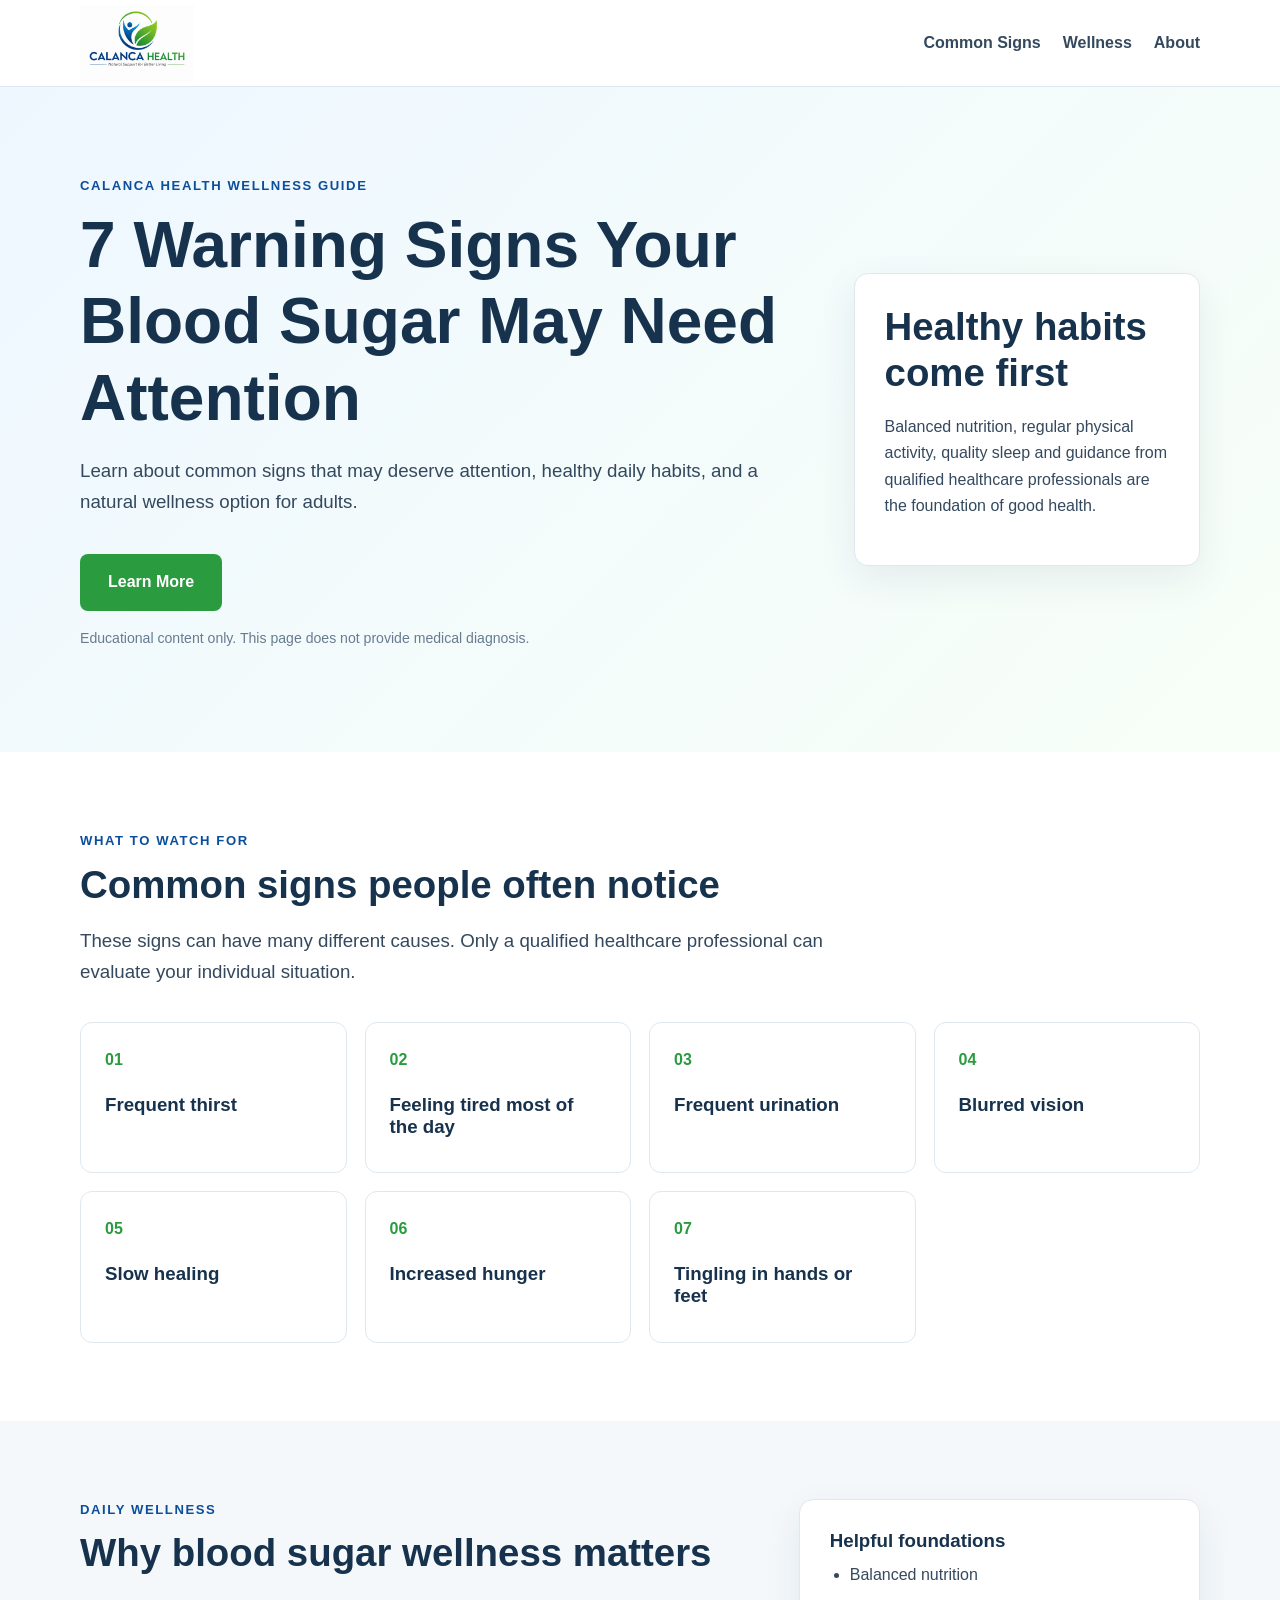
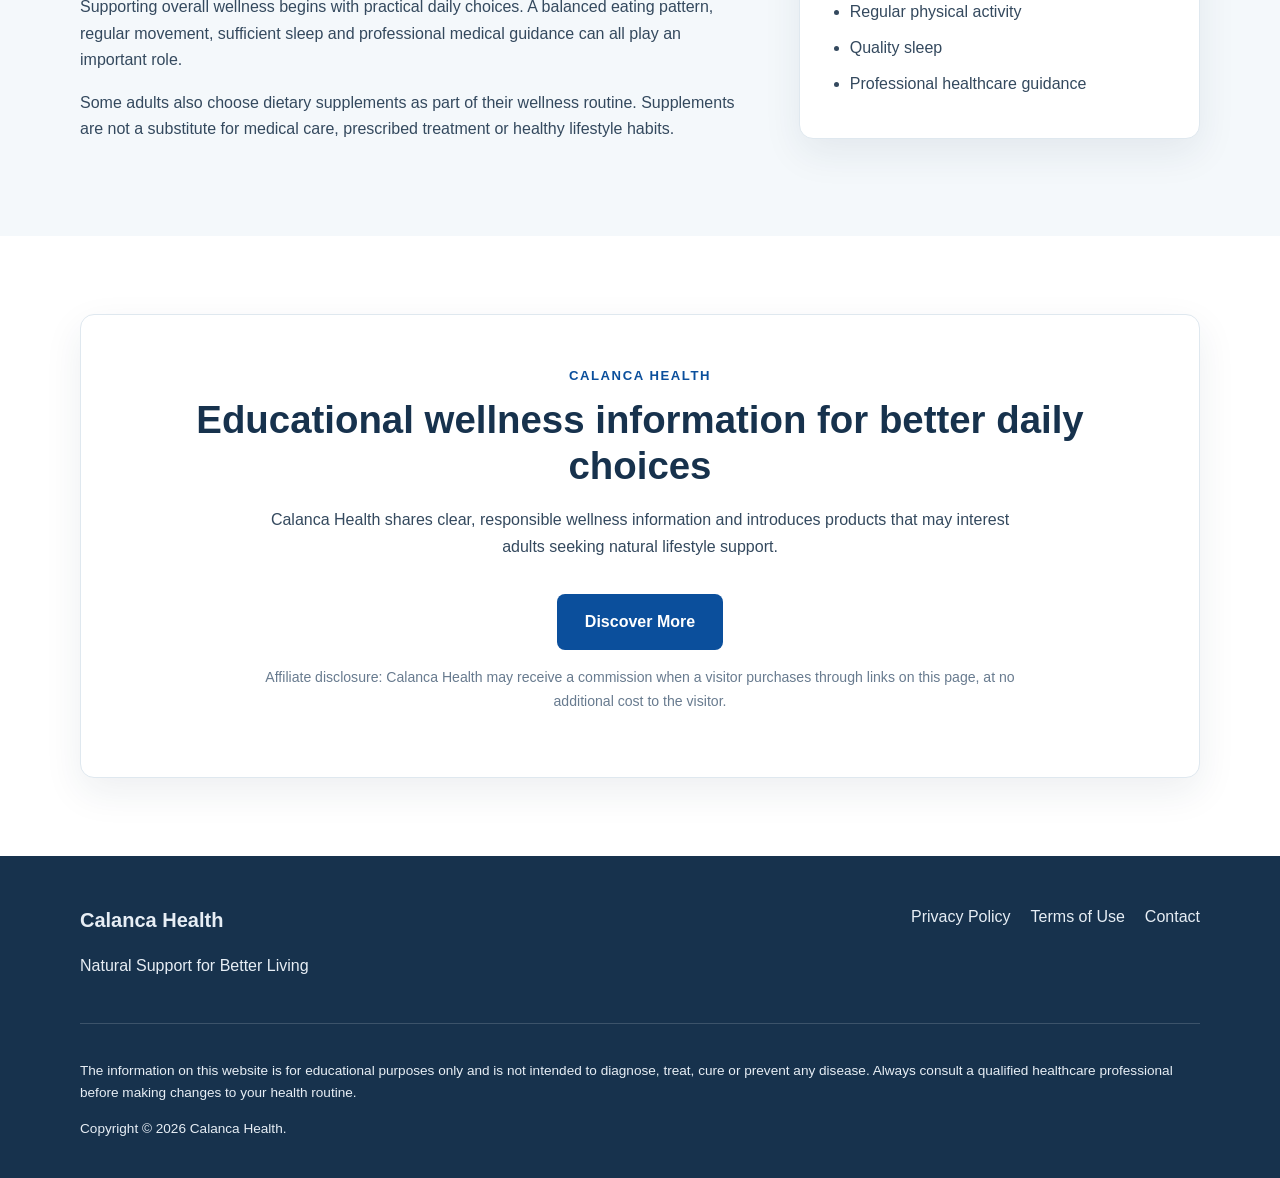
==== index.html @ 70eaef51 "Update index.html" ====
<!DOCTYPE html>
<html lang="en">
<head>
  <meta charset="UTF-8">
  <meta name="viewport" content="width=device-width, initial-scale=1.0">
  <title>Blood Sugar Wellness | Calanca Health</title>
  <meta name="description" content="Educational information about common signs related to blood sugar wellness and healthy lifestyle support.">
  <link rel="stylesheet" href="style.css">
</head>
<body>
  <header class="site-header">
    <div class="container header-inner">
      <a href="index.html" class="brand" aria-label="Calanca Health home">
        <img src="logo-calanca-health.png" alt="Calanca Health">
      </a>
      <nav aria-label="Main navigation">
        <a href="#signs">Common Signs</a>
        <a href="#wellness">Wellness</a>
        <a href="#about">About</a>
      </nav>
    </div>
  </header>

  <main>
    <section class="hero">
      <div class="container hero-grid">
        <div>
          <p class="eyebrow">CALANCA HEALTH WELLNESS GUIDE</p>
          <h1>7 Warning Signs Your Blood Sugar May Need Attention</h1>
          <p class="lead">
            Learn about common signs that may deserve attention, healthy daily habits,
            and a natural wellness option for adults.
          </p>
          <a class="button primary affiliate-link" href="https:://0250e4pdlgjyte3ardykrvqqaf.hop.clickbank.net" rel="nofollow sponsored">
            Learn More
          </a>
          <p class="small-note">Educational content only. This page does not provide medical diagnosis.</p>
        </div>

        <aside class="hero-card" aria-label="Wellness reminder">
          <h2>Healthy habits come first</h2>
          <p>
            Balanced nutrition, regular physical activity, quality sleep and guidance
            from qualified healthcare professionals are the foundation of good health.
          </p>
        </aside>
      </div>
    </section>

    <section id="signs" class="section">
      <div class="container">
        <p class="eyebrow">WHAT TO WATCH FOR</p>
        <h2>Common signs people often notice</h2>
        <p class="section-intro">
          These signs can have many different causes. Only a qualified healthcare
          professional can evaluate your individual situation.
        </p>

        <div class="cards">
          <article class="card"><span>01</span><h3>Frequent thirst</h3></article>
          <article class="card"><span>02</span><h3>Feeling tired most of the day</h3></article>
          <article class="card"><span>03</span><h3>Frequent urination</h3></article>
          <article class="card"><span>04</span><h3>Blurred vision</h3></article>
          <article class="card"><span>05</span><h3>Slow healing</h3></article>
          <article class="card"><span>06</span><h3>Increased hunger</h3></article>
          <article class="card"><span>07</span><h3>Tingling in hands or feet</h3></article>
        </div>
      </div>
    </section>

    <section id="wellness" class="section soft">
      <div class="container two-column">
        <div>
          <p class="eyebrow">DAILY WELLNESS</p>
          <h2>Why blood sugar wellness matters</h2>
          <p>
            Supporting overall wellness begins with practical daily choices. A balanced
            eating pattern, regular movement, sufficient sleep and professional medical
            guidance can all play an important role.
          </p>
          <p>
            Some adults also choose dietary supplements as part of their wellness routine.
            Supplements are not a substitute for medical care, prescribed treatment or
            healthy lifestyle habits.
          </p>
        </div>

        <div class="check-panel">
          <h3>Helpful foundations</h3>
          <ul>
            <li>Balanced nutrition</li>
            <li>Regular physical activity</li>
            <li>Quality sleep</li>
            <li>Professional healthcare guidance</li>
          </ul>
        </div>
      </div>
    </section>

    <section id="about" class="section">
      <div class="container callout">
        <p class="eyebrow">CALANCA HEALTH</p>
        <h2>Educational wellness information for better daily choices</h2>
        <p>
          Calanca Health shares clear, responsible wellness information and introduces
          products that may interest adults seeking natural lifestyle support.
        </p>
        <a class="button secondary affiliate-link" href="AFFILIATE_LINK_HERE" rel="nofollow sponsored">
          Discover More
        </a>
        <p class="affiliate-disclosure">
          Affiliate disclosure: Calanca Health may receive a commission when a visitor
          purchases through links on this page, at no additional cost to the visitor.
        </p>
      </div>
    </section>
  </main>

  <footer>
    <div class="container footer-grid">
      <div>
        <strong>Calanca Health</strong>
        <p>Natural Support for Better Living</p>
      </div>
      <div class="footer-links">
        <a href="privacy.html">Privacy Policy</a>
        <a href="terms.html">Terms of Use</a>
        <a href="contact.html">Contact</a>
      </div>
    </div>
    <div class="container disclaimer">
      <p>
        The information on this website is for educational purposes only and is not
        intended to diagnose, treat, cure or prevent any disease. Always consult a
        qualified healthcare professional before making changes to your health routine.
      </p>
      <p>Copyright © 2026 Calanca Health.</p>
    </div>
  </footer>

  <script src="script.js"></script>
</body>
</html>
---- style.css ----
* {
  box-sizing: border-box;
}

:root {
  --blue: #0b4f9c;
  --green: #2a9b3f;
  --dark: #17324d;
  --text: #34495e;
  --soft: #f4f8fb;
  --border: #dfe8ef;
  --white: #ffffff;
}

html {
  scroll-behavior: smooth;
}

body {
  margin: 0;
  font-family: Arial, Helvetica, sans-serif;
  color: var(--text);
  background: var(--white);
  line-height: 1.65;
}

a {
  color: inherit;
}

.container {
  width: min(1120px, 92%);
  margin: 0 auto;
}

.site-header {
  background: var(--white);
  border-bottom: 1px solid var(--border);
  position: sticky;
  top: 0;
  z-index: 20;
}

.header-inner {
  min-height: 86px;
  display: flex;
  align-items: center;
  justify-content: space-between;
  gap: 24px;
}

.brand img {
  display: block;
  width: 230px;
  max-height: 76px;
  object-fit: contain;
  object-position: left center;
}

nav {
  display: flex;
  gap: 22px;
  font-weight: 700;
}

nav a,
.footer-links a {
  text-decoration: none;
}

nav a:hover,
.footer-links a:hover {
  text-decoration: underline;
}

.hero {
  padding: 88px 0;
  background: linear-gradient(135deg, #eef7ff, #f8fff8);
}

.hero-grid {
  display: grid;
  grid-template-columns: 1.35fr 0.65fr;
  gap: 54px;
  align-items: center;
}

.eyebrow {
  margin: 0 0 10px;
  color: var(--blue);
  font-size: 0.82rem;
  letter-spacing: 0.12em;
  font-weight: 800;
}

h1,
h2,
h3 {
  color: var(--dark);
  line-height: 1.2;
}

h1 {
  margin: 0;
  font-size: clamp(2.35rem, 5vw, 4.25rem);
  max-width: 850px;
}

h2 {
  font-size: clamp(1.9rem, 3vw, 2.8rem);
  margin: 0 0 18px;
}

h3 {
  margin: 0 0 10px;
}

.lead,
.section-intro {
  font-size: 1.17rem;
  max-width: 760px;
}

.button {
  display: inline-block;
  margin-top: 18px;
  padding: 15px 28px;
  border-radius: 8px;
  text-decoration: none;
  font-weight: 800;
  transition: transform 0.15s ease, opacity 0.15s ease;
}

.button:hover {
  transform: translateY(-1px);
  opacity: 0.92;
}

.primary {
  background: var(--green);
  color: var(--white);
}

.secondary {
  background: var(--blue);
  color: var(--white);
}

.small-note,
.affiliate-disclosure {
  font-size: 0.88rem;
  color: #687b8f;
  margin-top: 16px;
}

.hero-card,
.check-panel,
.callout {
  background: var(--white);
  border: 1px solid var(--border);
  border-radius: 14px;
  box-shadow: 0 14px 38px rgba(23, 50, 77, 0.08);
}

.hero-card,
.check-panel {
  padding: 30px;
}

.section {
  padding: 78px 0;
}

.soft {
  background: var(--soft);
}

.cards {
  display: grid;
  grid-template-columns: repeat(4, 1fr);
  gap: 18px;
  margin-top: 34px;
}

.card {
  min-height: 150px;
  padding: 24px;
  border: 1px solid var(--border);
  border-radius: 12px;
  background: var(--white);
}

.card span {
  display: inline-block;
  color: var(--green);
  font-weight: 900;
  margin-bottom: 20px;
}

.two-column {
  display: grid;
  grid-template-columns: 1.25fr 0.75fr;
  gap: 50px;
  align-items: start;
}

.check-panel ul {
  margin: 0;
  padding-left: 20px;
}

.check-panel li {
  margin: 10px 0;
}

.callout {
  text-align: center;
  padding: 50px;
}

.callout p {
  max-width: 760px;
  margin-left: auto;
  margin-right: auto;
}

footer {
  background: var(--dark);
  color: #e7eef5;
  padding: 48px 0 24px;
}

footer strong {
  font-size: 1.25rem;
}

.footer-grid {
  display: flex;
  justify-content: space-between;
  gap: 30px;
}

.footer-links {
  display: flex;
  flex-wrap: wrap;
  gap: 20px;
}

.disclaimer {
  border-top: 1px solid rgba(255,255,255,0.16);
  margin-top: 28px;
  padding-top: 22px;
  font-size: 0.85rem;
}

.legal-page main {
  min-height: 70vh;
}

.legal-content {
  max-width: 820px;
  padding: 64px 0;
}

.legal-content h1 {
  font-size: 2.5rem;
}

@media (max-width: 860px) {
  .header-inner,
  .footer-grid {
    align-items: flex-start;
  }

  nav {
    display: none;
  }

  .hero-grid,
  .two-column {
    grid-template-columns: 1fr;
  }

  .cards {
    grid-template-columns: repeat(2, 1fr);
  }

  .brand img {
    width: 190px;
  }
}

@media (max-width: 520px) {
  .hero {
    padding: 62px 0;
  }

  .section {
    padding: 58px 0;
  }

  .cards {
    grid-template-columns: 1fr;
  }

  .callout {
    padding: 32px 22px;
  }

  .button {
    width: 100%;
    text-align: center;
  }
}
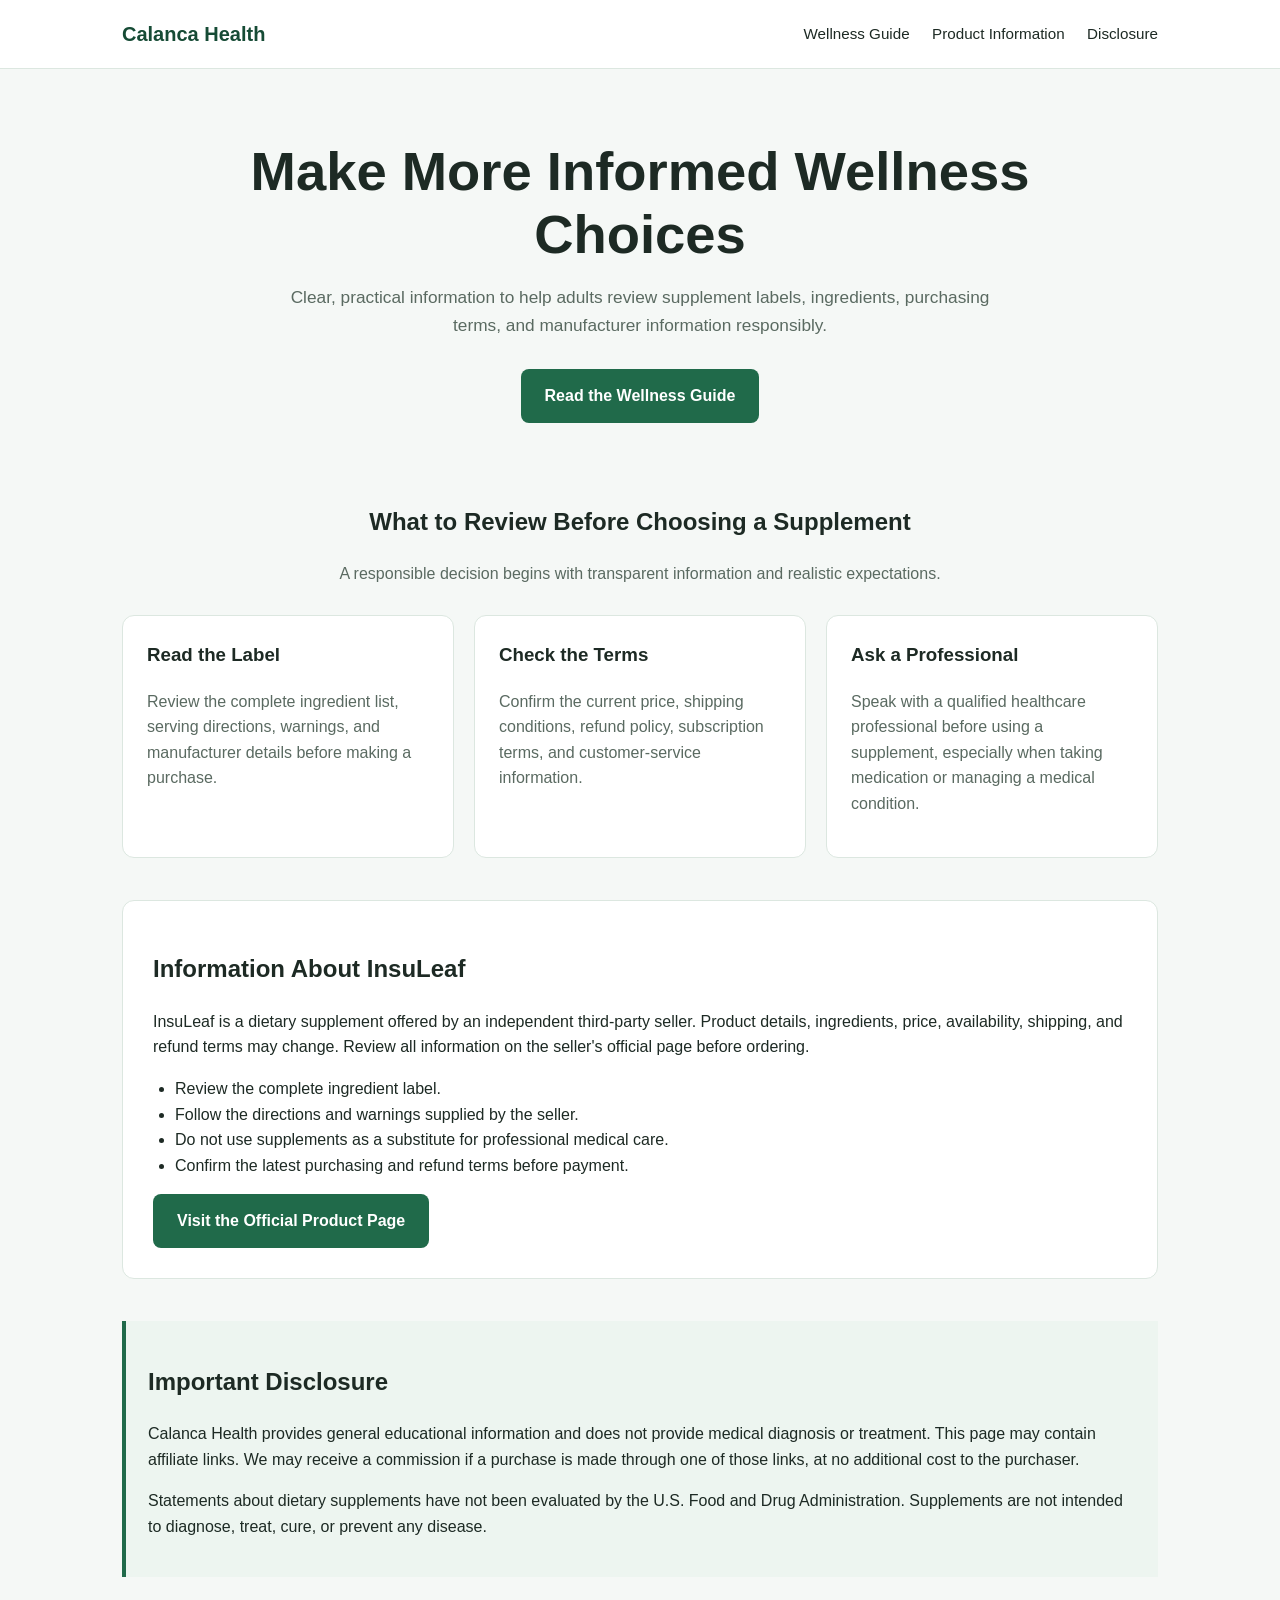
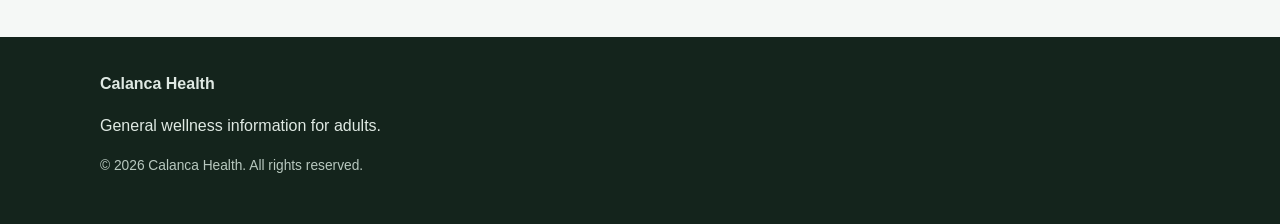
==== commit 4980258d: "Update index.html" ====
--- a/index.html
+++ b/index.html
@@ -3,141 +3,278 @@
 <head>
   <meta charset="UTF-8">
   <meta name="viewport" content="width=device-width, initial-scale=1.0">
-  <title>Blood Sugar Wellness | Calanca Health</title>
-  <meta name="description" content="Educational information about common signs related to blood sugar wellness and healthy lifestyle support.">
-  <link rel="stylesheet" href="style.css">
+  <title>Calanca Health | Everyday Wellness Information</title>
+  <meta name="description" content="Practical information to help adults evaluate wellness products, ingredients, labels, and purchasing terms responsibly.">
+  <style>
+    :root {
+      --bg: #f5f8f6;
+      --card: #ffffff;
+      --text: #1d2a24;
+      --muted: #5a6a61;
+      --accent: #206a4a;
+      --accent-dark: #164b35;
+      --border: #dce7e0;
+    }
+
+    * { box-sizing: border-box; }
+
+    body {
+      margin: 0;
+      font-family: Arial, Helvetica, sans-serif;
+      background: var(--bg);
+      color: var(--text);
+      line-height: 1.6;
+    }
+
+    header {
+      background: var(--card);
+      border-bottom: 1px solid var(--border);
+    }
+
+    .nav {
+      max-width: 1080px;
+      margin: auto;
+      padding: 18px 22px;
+      display: flex;
+      justify-content: space-between;
+      align-items: center;
+      gap: 20px;
+    }
+
+    .brand {
+      font-size: 1.25rem;
+      font-weight: 700;
+      color: var(--accent-dark);
+    }
+
+    .nav a {
+      color: var(--text);
+      text-decoration: none;
+      margin-left: 18px;
+      font-size: 0.95rem;
+    }
+
+    .hero {
+      max-width: 1080px;
+      margin: auto;
+      padding: 72px 22px 54px;
+      text-align: center;
+    }
+
+    .hero h1 {
+      max-width: 780px;
+      margin: 0 auto 18px;
+      font-size: clamp(2rem, 5vw, 3.4rem);
+      line-height: 1.15;
+    }
+
+    .hero p {
+      max-width: 720px;
+      margin: 0 auto 30px;
+      color: var(--muted);
+      font-size: 1.08rem;
+    }
+
+    .button {
+      display: inline-block;
+      padding: 14px 24px;
+      border-radius: 8px;
+      background: var(--accent);
+      color: white;
+      text-decoration: none;
+      font-weight: 700;
+    }
+
+    .button:hover { background: var(--accent-dark); }
+
+    main {
+      max-width: 1080px;
+      margin: auto;
+      padding: 0 22px 60px;
+    }
+
+    .section-title {
+      text-align: center;
+      margin: 26px 0 28px;
+    }
+
+    .section-title p {
+      color: var(--muted);
+      max-width: 700px;
+      margin: 8px auto 0;
+    }
+
+    .grid {
+      display: grid;
+      grid-template-columns: repeat(3, 1fr);
+      gap: 20px;
+    }
+
+    .card {
+      background: var(--card);
+      border: 1px solid var(--border);
+      border-radius: 12px;
+      padding: 24px;
+    }
+
+    .card h3 { margin-top: 0; }
+
+    .card p { color: var(--muted); }
+
+    .feature {
+      margin-top: 42px;
+      background: var(--card);
+      border: 1px solid var(--border);
+      border-radius: 12px;
+      padding: 30px;
+    }
+
+    .feature ul {
+      padding-left: 22px;
+    }
+
+    .notice {
+      margin-top: 42px;
+      padding: 22px;
+      border-left: 4px solid var(--accent);
+      background: #edf5f0;
+    }
+
+    footer {
+      background: #14241c;
+      color: #dfe9e3;
+      padding: 34px 22px;
+    }
+
+    .footer-inner {
+      max-width: 1080px;
+      margin: auto;
+    }
+
+    footer a {
+      color: white;
+    }
+
+    .small {
+      font-size: 0.86rem;
+      color: #b8c8bf;
+    }
+
+    @media (max-width: 760px) {
+      .grid { grid-template-columns: 1fr; }
+      .nav { align-items: flex-start; }
+      .nav-links { display: none; }
+      .hero { padding-top: 50px; }
+    }
+  </style>
 </head>
+
 <body>
-  <header class="site-header">
-    <div class="container header-inner">
-      <a href="index.html" class="brand" aria-label="Calanca Health home">
-        <img src="logo-calanca-health.png" alt="Calanca Health">
-      </a>
-      <nav aria-label="Main navigation">
-        <a href="#signs">Common Signs</a>
-        <a href="#wellness">Wellness</a>
-        <a href="#about">About</a>
+  <header>
+    <div class="nav">
+      <div class="brand">Calanca Health</div>
+      <nav class="nav-links" aria-label="Main navigation">
+        <a href="#guide">Wellness Guide</a>
+        <a href="#product">Product Information</a>
+        <a href="#disclosure">Disclosure</a>
       </nav>
     </div>
   </header>
 
+  <section class="hero">
+    <h1>Make More Informed Wellness Choices</h1>
+    <p>
+      Clear, practical information to help adults review supplement labels,
+      ingredients, purchasing terms, and manufacturer information responsibly.
+    </p>
+    <a class="button" href="#guide">Read the Wellness Guide</a>
+  </section>
+
   <main>
-    <section class="hero">
-      <div class="container hero-grid">
-        <div>
-          <p class="eyebrow">CALANCA HEALTH WELLNESS GUIDE</p>
-          <h1>7 Warning Signs Your Blood Sugar May Need Attention</h1>
-          <p class="lead">
-            Learn about common signs that may deserve attention, healthy daily habits,
-            and a natural wellness option for adults.
+    <section id="guide">
+      <div class="section-title">
+        <h2>What to Review Before Choosing a Supplement</h2>
+        <p>
+          A responsible decision begins with transparent information and realistic expectations.
+        </p>
+      </div>
+
+      <div class="grid">
+        <article class="card">
+          <h3>Read the Label</h3>
+          <p>
+            Review the complete ingredient list, serving directions, warnings,
+            and manufacturer details before making a purchase.
           </p>
-          <a class="button primary affiliate-link" href="https:://0250e4pdlgjyte3ardykrvqqaf.hop.clickbank.net" rel="nofollow sponsored">
-            Learn More
-          </a>
-          <p class="small-note">Educational content only. This page does not provide medical diagnosis.</p>
-        </div>
-
-        <aside class="hero-card" aria-label="Wellness reminder">
-          <h2>Healthy habits come first</h2>
+        </article>
+
+        <article class="card">
+          <h3>Check the Terms</h3>
           <p>
-            Balanced nutrition, regular physical activity, quality sleep and guidance
-            from qualified healthcare professionals are the foundation of good health.
+            Confirm the current price, shipping conditions, refund policy,
+            subscription terms, and customer-service information.
           </p>
-        </aside>
+        </article>
+
+        <article class="card">
+          <h3>Ask a Professional</h3>
+          <p>
+            Speak with a qualified healthcare professional before using a supplement,
+            especially when taking medication or managing a medical condition.
+          </p>
+        </article>
       </div>
     </section>
 
-    <section id="signs" class="section">
-      <div class="container">
-        <p class="eyebrow">WHAT TO WATCH FOR</p>
-        <h2>Common signs people often notice</h2>
-        <p class="section-intro">
-          These signs can have many different causes. Only a qualified healthcare
-          professional can evaluate your individual situation.
-        </p>
-
-        <div class="cards">
-          <article class="card"><span>01</span><h3>Frequent thirst</h3></article>
-          <article class="card"><span>02</span><h3>Feeling tired most of the day</h3></article>
-          <article class="card"><span>03</span><h3>Frequent urination</h3></article>
-          <article class="card"><span>04</span><h3>Blurred vision</h3></article>
-          <article class="card"><span>05</span><h3>Slow healing</h3></article>
-          <article class="card"><span>06</span><h3>Increased hunger</h3></article>
-          <article class="card"><span>07</span><h3>Tingling in hands or feet</h3></article>
-        </div>
-      </div>
+    <section class="feature" id="product">
+      <h2>Information About InsuLeaf</h2>
+      <p>
+        InsuLeaf is a dietary supplement offered by an independent third-party seller.
+        Product details, ingredients, price, availability, shipping, and refund terms
+        may change. Review all information on the seller's official page before ordering.
+      </p>
+
+      <ul>
+        <li>Review the complete ingredient label.</li>
+        <li>Follow the directions and warnings supplied by the seller.</li>
+        <li>Do not use supplements as a substitute for professional medical care.</li>
+        <li>Confirm the latest purchasing and refund terms before payment.</li>
+      </ul>
+
+      <a
+        class="button"
+        href="https://0250e4pdlgjyte3ardykrvqqaf.hop.clickbank.net"
+        target="_blank"
+        rel="nofollow sponsored noopener"
+      >
+        Visit the Official Product Page
+      </a>
     </section>
 
-    <section id="wellness" class="section soft">
-      <div class="container two-column">
-        <div>
-          <p class="eyebrow">DAILY WELLNESS</p>
-          <h2>Why blood sugar wellness matters</h2>
-          <p>
-            Supporting overall wellness begins with practical daily choices. A balanced
-            eating pattern, regular movement, sufficient sleep and professional medical
-            guidance can all play an important role.
-          </p>
-          <p>
-            Some adults also choose dietary supplements as part of their wellness routine.
-            Supplements are not a substitute for medical care, prescribed treatment or
-            healthy lifestyle habits.
-          </p>
-        </div>
-
-        <div class="check-panel">
-          <h3>Helpful foundations</h3>
-          <ul>
-            <li>Balanced nutrition</li>
-            <li>Regular physical activity</li>
-            <li>Quality sleep</li>
-            <li>Professional healthcare guidance</li>
-          </ul>
-        </div>
-      </div>
-    </section>
-
-    <section id="about" class="section">
-      <div class="container callout">
-        <p class="eyebrow">CALANCA HEALTH</p>
-        <h2>Educational wellness information for better daily choices</h2>
-        <p>
-          Calanca Health shares clear, responsible wellness information and introduces
-          products that may interest adults seeking natural lifestyle support.
-        </p>
-        <a class="button secondary affiliate-link" href="AFFILIATE_LINK_HERE" rel="nofollow sponsored">
-          Discover More
-        </a>
-        <p class="affiliate-disclosure">
-          Affiliate disclosure: Calanca Health may receive a commission when a visitor
-          purchases through links on this page, at no additional cost to the visitor.
-        </p>
-      </div>
+    <section class="notice" id="disclosure">
+      <h2>Important Disclosure</h2>
+      <p>
+        Calanca Health provides general educational information and does not provide
+        medical diagnosis or treatment. This page may contain affiliate links.
+        We may receive a commission if a purchase is made through one of those links,
+        at no additional cost to the purchaser.
+      </p>
+      <p>
+        Statements about dietary supplements have not been evaluated by the U.S.
+        Food and Drug Administration. Supplements are not intended to diagnose,
+        treat, cure, or prevent any disease.
+      </p>
     </section>
   </main>
 
   <footer>
-    <div class="container footer-grid">
-      <div>
-        <strong>Calanca Health</strong>
-        <p>Natural Support for Better Living</p>
-      </div>
-      <div class="footer-links">
-        <a href="privacy.html">Privacy Policy</a>
-        <a href="terms.html">Terms of Use</a>
-        <a href="contact.html">Contact</a>
-      </div>
-    </div>
-    <div class="container disclaimer">
-      <p>
-        The information on this website is for educational purposes only and is not
-        intended to diagnose, treat, cure or prevent any disease. Always consult a
-        qualified healthcare professional before making changes to your health routine.
-      </p>
-      <p>Copyright © 2026 Calanca Health.</p>
+    <div class="footer-inner">
+      <strong>Calanca Health</strong>
+      <p>General wellness information for adults.</p>
+      <p class="small">
+        © 2026 Calanca Health. All rights reserved.
+      </p>
     </div>
   </footer>
-
-  <script src="script.js"></script>
 </body>
 </html>
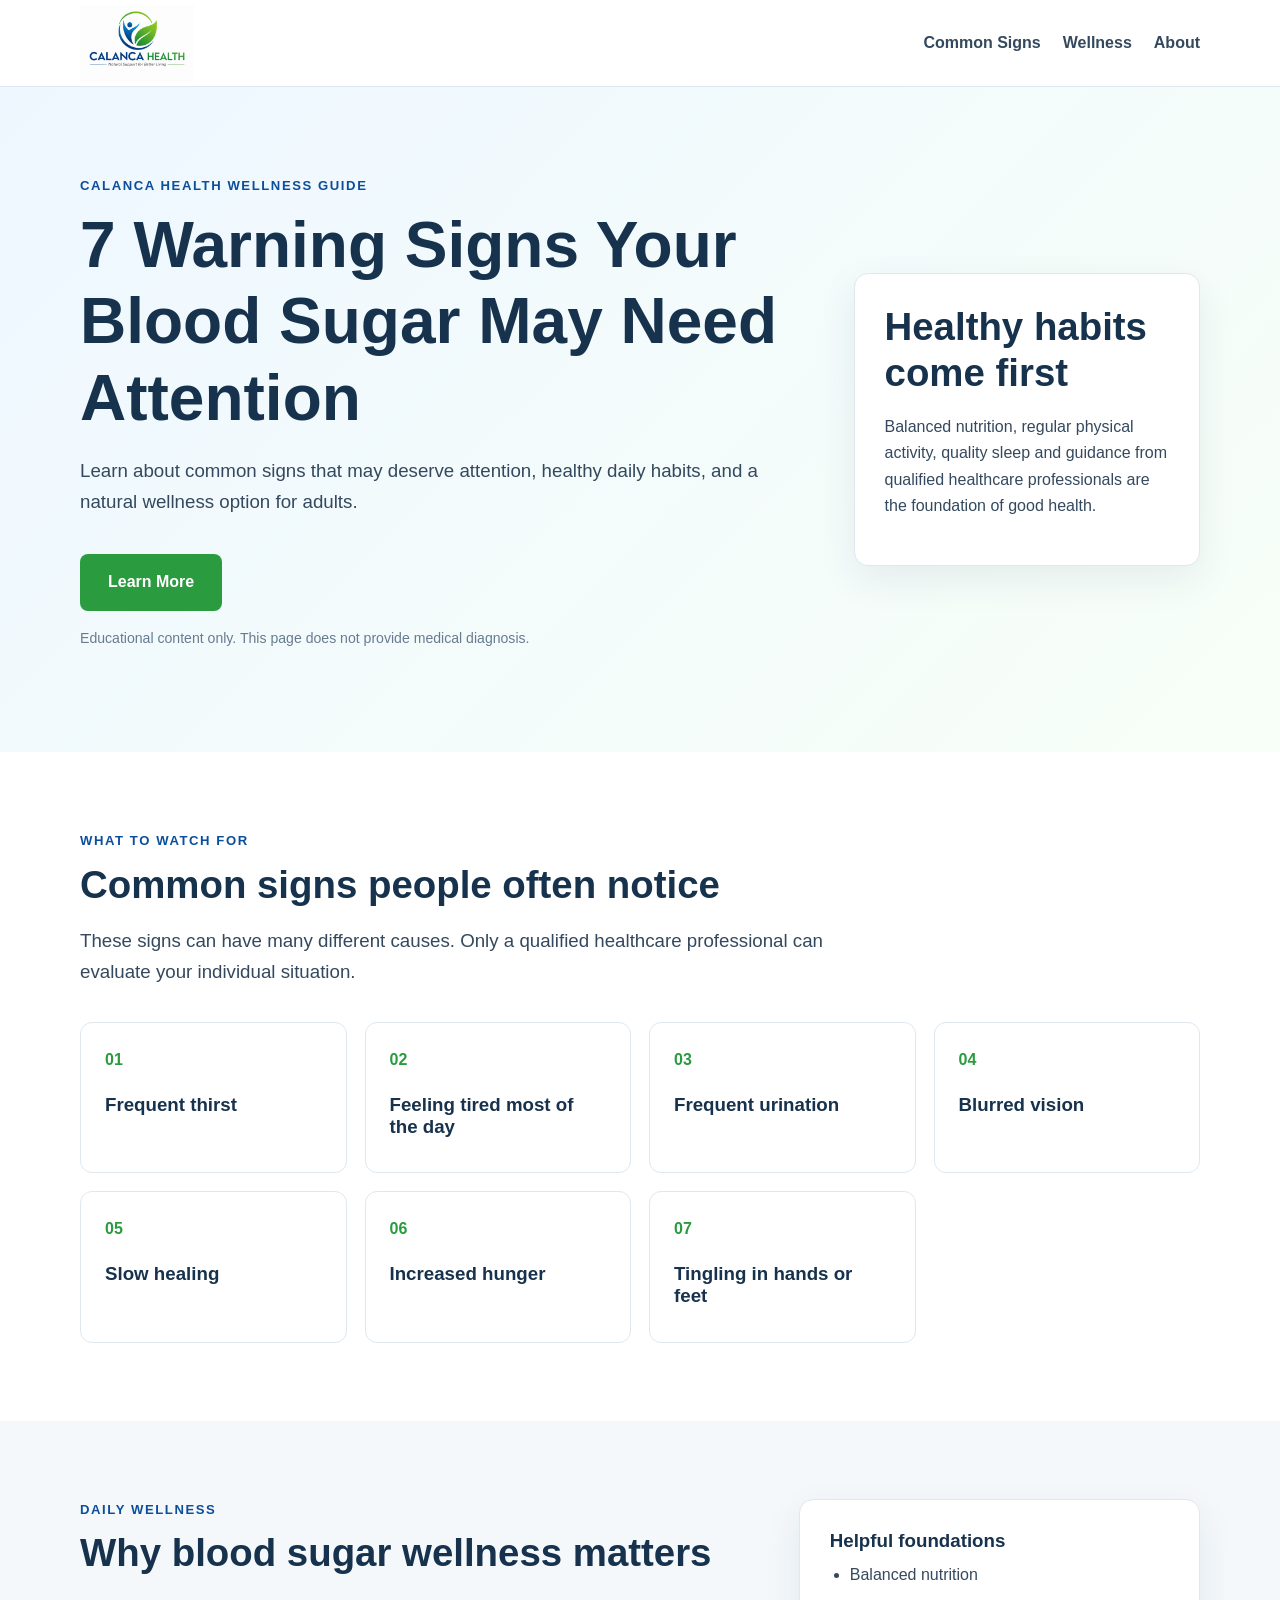
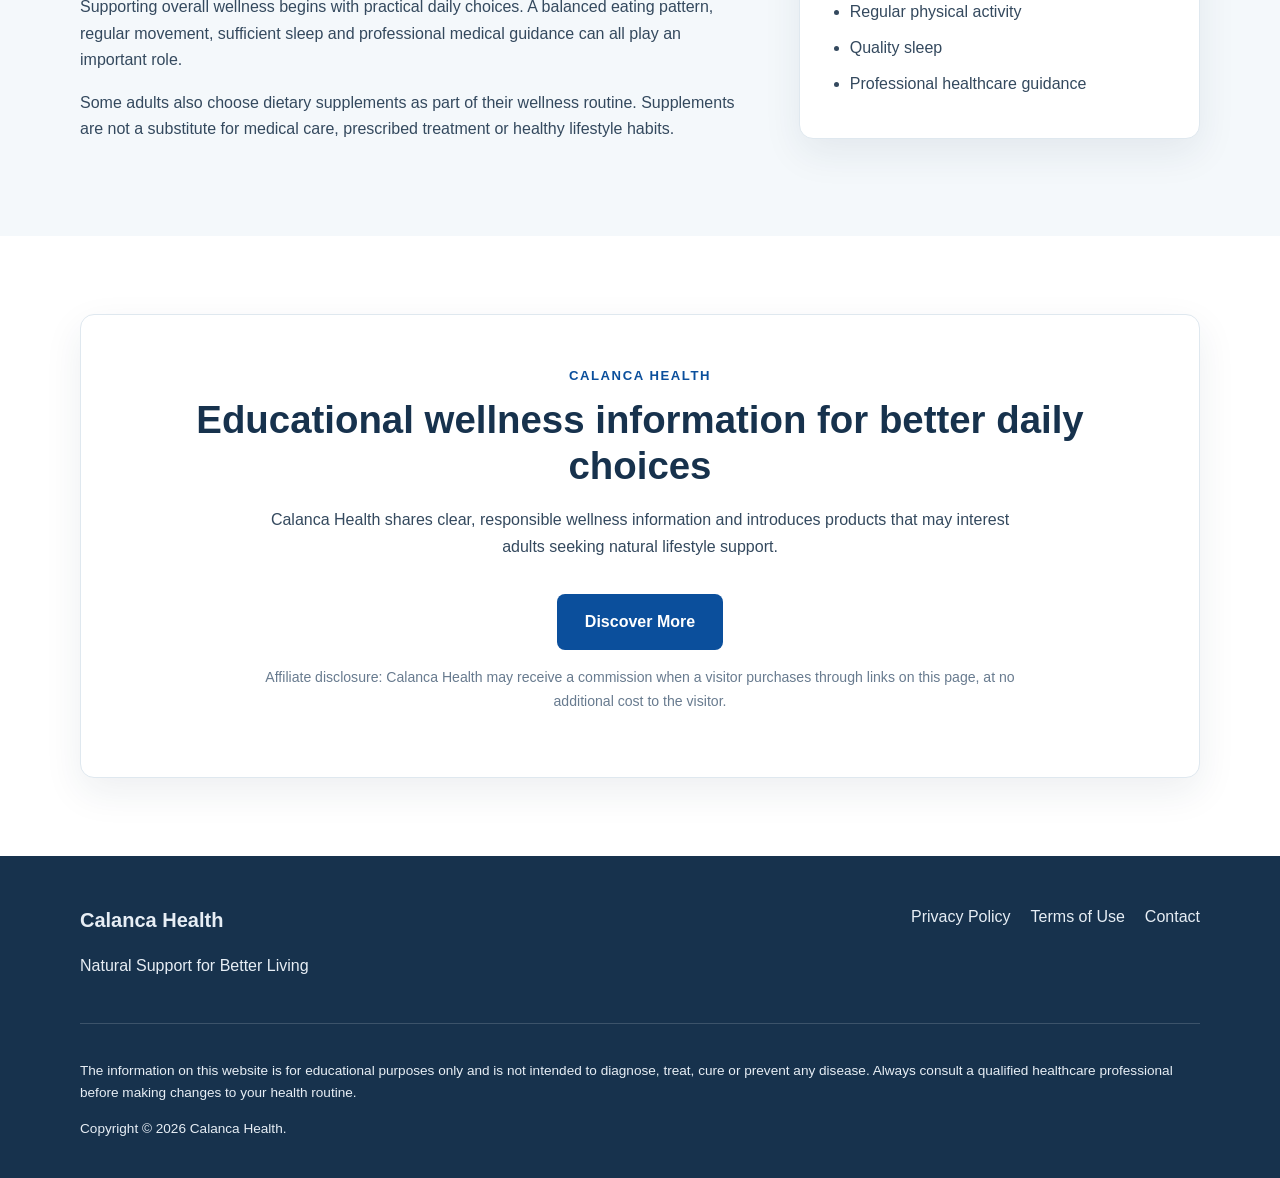
==== commit 839ee752: "restaurar index.html" ====
--- a/index.html
+++ b/index.html
@@ -3,278 +3,141 @@
 <head>
   <meta charset="UTF-8">
   <meta name="viewport" content="width=device-width, initial-scale=1.0">
-  <title>Calanca Health | Everyday Wellness Information</title>
-  <meta name="description" content="Practical information to help adults evaluate wellness products, ingredients, labels, and purchasing terms responsibly.">
-  <style>
-    :root {
-      --bg: #f5f8f6;
-      --card: #ffffff;
-      --text: #1d2a24;
-      --muted: #5a6a61;
-      --accent: #206a4a;
-      --accent-dark: #164b35;
-      --border: #dce7e0;
-    }
-
-    * { box-sizing: border-box; }
-
-    body {
-      margin: 0;
-      font-family: Arial, Helvetica, sans-serif;
-      background: var(--bg);
-      color: var(--text);
-      line-height: 1.6;
-    }
-
-    header {
-      background: var(--card);
-      border-bottom: 1px solid var(--border);
-    }
-
-    .nav {
-      max-width: 1080px;
-      margin: auto;
-      padding: 18px 22px;
-      display: flex;
-      justify-content: space-between;
-      align-items: center;
-      gap: 20px;
-    }
-
-    .brand {
-      font-size: 1.25rem;
-      font-weight: 700;
-      color: var(--accent-dark);
-    }
-
-    .nav a {
-      color: var(--text);
-      text-decoration: none;
-      margin-left: 18px;
-      font-size: 0.95rem;
-    }
-
-    .hero {
-      max-width: 1080px;
-      margin: auto;
-      padding: 72px 22px 54px;
-      text-align: center;
-    }
-
-    .hero h1 {
-      max-width: 780px;
-      margin: 0 auto 18px;
-      font-size: clamp(2rem, 5vw, 3.4rem);
-      line-height: 1.15;
-    }
-
-    .hero p {
-      max-width: 720px;
-      margin: 0 auto 30px;
-      color: var(--muted);
-      font-size: 1.08rem;
-    }
-
-    .button {
-      display: inline-block;
-      padding: 14px 24px;
-      border-radius: 8px;
-      background: var(--accent);
-      color: white;
-      text-decoration: none;
-      font-weight: 700;
-    }
-
-    .button:hover { background: var(--accent-dark); }
-
-    main {
-      max-width: 1080px;
-      margin: auto;
-      padding: 0 22px 60px;
-    }
-
-    .section-title {
-      text-align: center;
-      margin: 26px 0 28px;
-    }
-
-    .section-title p {
-      color: var(--muted);
-      max-width: 700px;
-      margin: 8px auto 0;
-    }
-
-    .grid {
-      display: grid;
-      grid-template-columns: repeat(3, 1fr);
-      gap: 20px;
-    }
-
-    .card {
-      background: var(--card);
-      border: 1px solid var(--border);
-      border-radius: 12px;
-      padding: 24px;
-    }
-
-    .card h3 { margin-top: 0; }
-
-    .card p { color: var(--muted); }
-
-    .feature {
-      margin-top: 42px;
-      background: var(--card);
-      border: 1px solid var(--border);
-      border-radius: 12px;
-      padding: 30px;
-    }
-
-    .feature ul {
-      padding-left: 22px;
-    }
-
-    .notice {
-      margin-top: 42px;
-      padding: 22px;
-      border-left: 4px solid var(--accent);
-      background: #edf5f0;
-    }
-
-    footer {
-      background: #14241c;
-      color: #dfe9e3;
-      padding: 34px 22px;
-    }
-
-    .footer-inner {
-      max-width: 1080px;
-      margin: auto;
-    }
-
-    footer a {
-      color: white;
-    }
-
-    .small {
-      font-size: 0.86rem;
-      color: #b8c8bf;
-    }
-
-    @media (max-width: 760px) {
-      .grid { grid-template-columns: 1fr; }
-      .nav { align-items: flex-start; }
-      .nav-links { display: none; }
-      .hero { padding-top: 50px; }
-    }
-  </style>
+  <title>Blood Sugar Wellness | Calanca Health</title>
+  <meta name="description" content="Educational information about common signs related to blood sugar wellness and healthy lifestyle support.">
+  <link rel="stylesheet" href="style.css">
 </head>
-
 <body>
-  <header>
-    <div class="nav">
-      <div class="brand">Calanca Health</div>
-      <nav class="nav-links" aria-label="Main navigation">
-        <a href="#guide">Wellness Guide</a>
-        <a href="#product">Product Information</a>
-        <a href="#disclosure">Disclosure</a>
+  <header class="site-header">
+    <div class="container header-inner">
+      <a href="index.html" class="brand" aria-label="Calanca Health home">
+        <img src="logo-calanca-health.png" alt="Calanca Health">
+      </a>
+      <nav aria-label="Main navigation">
+        <a href="#signs">Common Signs</a>
+        <a href="#wellness">Wellness</a>
+        <a href="#about">About</a>
       </nav>
     </div>
   </header>
 
-  <section class="hero">
-    <h1>Make More Informed Wellness Choices</h1>
-    <p>
-      Clear, practical information to help adults review supplement labels,
-      ingredients, purchasing terms, and manufacturer information responsibly.
-    </p>
-    <a class="button" href="#guide">Read the Wellness Guide</a>
-  </section>
+  <main>
+    <section class="hero">
+      <div class="container hero-grid">
+        <div>
+          <p class="eyebrow">CALANCA HEALTH WELLNESS GUIDE</p>
+          <h1>7 Warning Signs Your Blood Sugar May Need Attention</h1>
+          <p class="lead">
+            Learn about common signs that may deserve attention, healthy daily habits,
+            and a natural wellness option for adults.
+          </p>
+          <a class="button primary affiliate-link" href="https://0250e4pdlgjyte3ardykrvqqaf.hop.clickbank.net" rel="nofollow sponsored">
+            Learn More
+          </a>
+          <p class="small-note">Educational content only. This page does not provide medical diagnosis.</p>
+        </div>
 
-  <main>
-    <section id="guide">
-      <div class="section-title">
-        <h2>What to Review Before Choosing a Supplement</h2>
-        <p>
-          A responsible decision begins with transparent information and realistic expectations.
-        </p>
-      </div>
-
-      <div class="grid">
-        <article class="card">
-          <h3>Read the Label</h3>
+        <aside class="hero-card" aria-label="Wellness reminder">
+          <h2>Healthy habits come first</h2>
           <p>
-            Review the complete ingredient list, serving directions, warnings,
-            and manufacturer details before making a purchase.
+            Balanced nutrition, regular physical activity, quality sleep and guidance
+            from qualified healthcare professionals are the foundation of good health.
           </p>
-        </article>
-
-        <article class="card">
-          <h3>Check the Terms</h3>
-          <p>
-            Confirm the current price, shipping conditions, refund policy,
-            subscription terms, and customer-service information.
-          </p>
-        </article>
-
-        <article class="card">
-          <h3>Ask a Professional</h3>
-          <p>
-            Speak with a qualified healthcare professional before using a supplement,
-            especially when taking medication or managing a medical condition.
-          </p>
-        </article>
+        </aside>
       </div>
     </section>
 
-    <section class="feature" id="product">
-      <h2>Information About InsuLeaf</h2>
-      <p>
-        InsuLeaf is a dietary supplement offered by an independent third-party seller.
-        Product details, ingredients, price, availability, shipping, and refund terms
-        may change. Review all information on the seller's official page before ordering.
-      </p>
+    <section id="signs" class="section">
+      <div class="container">
+        <p class="eyebrow">WHAT TO WATCH FOR</p>
+        <h2>Common signs people often notice</h2>
+        <p class="section-intro">
+          These signs can have many different causes. Only a qualified healthcare
+          professional can evaluate your individual situation.
+        </p>
 
-      <ul>
-        <li>Review the complete ingredient label.</li>
-        <li>Follow the directions and warnings supplied by the seller.</li>
-        <li>Do not use supplements as a substitute for professional medical care.</li>
-        <li>Confirm the latest purchasing and refund terms before payment.</li>
-      </ul>
-
-      <a
-        class="button"
-        href="https://0250e4pdlgjyte3ardykrvqqaf.hop.clickbank.net"
-        target="_blank"
-        rel="nofollow sponsored noopener"
-      >
-        Visit the Official Product Page
-      </a>
+        <div class="cards">
+          <article class="card"><span>01</span><h3>Frequent thirst</h3></article>
+          <article class="card"><span>02</span><h3>Feeling tired most of the day</h3></article>
+          <article class="card"><span>03</span><h3>Frequent urination</h3></article>
+          <article class="card"><span>04</span><h3>Blurred vision</h3></article>
+          <article class="card"><span>05</span><h3>Slow healing</h3></article>
+          <article class="card"><span>06</span><h3>Increased hunger</h3></article>
+          <article class="card"><span>07</span><h3>Tingling in hands or feet</h3></article>
+        </div>
+      </div>
     </section>
 
-    <section class="notice" id="disclosure">
-      <h2>Important Disclosure</h2>
-      <p>
-        Calanca Health provides general educational information and does not provide
-        medical diagnosis or treatment. This page may contain affiliate links.
-        We may receive a commission if a purchase is made through one of those links,
-        at no additional cost to the purchaser.
-      </p>
-      <p>
-        Statements about dietary supplements have not been evaluated by the U.S.
-        Food and Drug Administration. Supplements are not intended to diagnose,
-        treat, cure, or prevent any disease.
-      </p>
+    <section id="wellness" class="section soft">
+      <div class="container two-column">
+        <div>
+          <p class="eyebrow">DAILY WELLNESS</p>
+          <h2>Why blood sugar wellness matters</h2>
+          <p>
+            Supporting overall wellness begins with practical daily choices. A balanced
+            eating pattern, regular movement, sufficient sleep and professional medical
+            guidance can all play an important role.
+          </p>
+          <p>
+            Some adults also choose dietary supplements as part of their wellness routine.
+            Supplements are not a substitute for medical care, prescribed treatment or
+            healthy lifestyle habits.
+          </p>
+        </div>
+
+        <div class="check-panel">
+          <h3>Helpful foundations</h3>
+          <ul>
+            <li>Balanced nutrition</li>
+            <li>Regular physical activity</li>
+            <li>Quality sleep</li>
+            <li>Professional healthcare guidance</li>
+          </ul>
+        </div>
+      </div>
+    </section>
+
+    <section id="about" class="section">
+      <div class="container callout">
+        <p class="eyebrow">CALANCA HEALTH</p>
+        <h2>Educational wellness information for better daily choices</h2>
+        <p>
+          Calanca Health shares clear, responsible wellness information and introduces
+          products that may interest adults seeking natural lifestyle support.
+        </p>
+        <a class="button secondary affiliate-link" href="AFFILIATE_LINK_HERE" rel="nofollow sponsored">
+          Discover More
+        </a>
+        <p class="affiliate-disclosure">
+          Affiliate disclosure: Calanca Health may receive a commission when a visitor
+          purchases through links on this page, at no additional cost to the visitor.
+        </p>
+      </div>
     </section>
   </main>
 
   <footer>
-    <div class="footer-inner">
-      <strong>Calanca Health</strong>
-      <p>General wellness information for adults.</p>
-      <p class="small">
-        © 2026 Calanca Health. All rights reserved.
+    <div class="container footer-grid">
+      <div>
+        <strong>Calanca Health</strong>
+        <p>Natural Support for Better Living</p>
+      </div>
+      <div class="footer-links">
+        <a href="privacy.html">Privacy Policy</a>
+        <a href="terms.html">Terms of Use</a>
+        <a href="contact.html">Contact</a>
+      </div>
+    </div>
+    <div class="container disclaimer">
+      <p>
+        The information on this website is for educational purposes only and is not
+        intended to diagnose, treat, cure or prevent any disease. Always consult a
+        qualified healthcare professional before making changes to your health routine.
       </p>
+      <p>Copyright © 2026 Calanca Health.</p>
     </div>
   </footer>
+
+  <script src="script.js"></script>
 </body>
 </html>
--- a/style.css
+++ b/style.css
@@ -0,0 +1,314 @@
+* {
+  box-sizing: border-box;
+}
+
+:root {
+  --blue: #0b4f9c;
+  --green: #2a9b3f;
+  --dark: #17324d;
+  --text: #34495e;
+  --soft: #f4f8fb;
+  --border: #dfe8ef;
+  --white: #ffffff;
+}
+
+html {
+  scroll-behavior: smooth;
+}
+
+body {
+  margin: 0;
+  font-family: Arial, Helvetica, sans-serif;
+  color: var(--text);
+  background: var(--white);
+  line-height: 1.65;
+}
+
+a {
+  color: inherit;
+}
+
+.container {
+  width: min(1120px, 92%);
+  margin: 0 auto;
+}
+
+.site-header {
+  background: var(--white);
+  border-bottom: 1px solid var(--border);
+  position: sticky;
+  top: 0;
+  z-index: 20;
+}
+
+.header-inner {
+  min-height: 86px;
+  display: flex;
+  align-items: center;
+  justify-content: space-between;
+  gap: 24px;
+}
+
+.brand img {
+  display: block;
+  width: 230px;
+  max-height: 76px;
+  object-fit: contain;
+  object-position: left center;
+}
+
+nav {
+  display: flex;
+  gap: 22px;
+  font-weight: 700;
+}
+
+nav a,
+.footer-links a {
+  text-decoration: none;
+}
+
+nav a:hover,
+.footer-links a:hover {
+  text-decoration: underline;
+}
+
+.hero {
+  padding: 88px 0;
+  background: linear-gradient(135deg, #eef7ff, #f8fff8);
+}
+
+.hero-grid {
+  display: grid;
+  grid-template-columns: 1.35fr 0.65fr;
+  gap: 54px;
+  align-items: center;
+}
+
+.eyebrow {
+  margin: 0 0 10px;
+  color: var(--blue);
+  font-size: 0.82rem;
+  letter-spacing: 0.12em;
+  font-weight: 800;
+}
+
+h1,
+h2,
+h3 {
+  color: var(--dark);
+  line-height: 1.2;
+}
+
+h1 {
+  margin: 0;
+  font-size: clamp(2.35rem, 5vw, 4.25rem);
+  max-width: 850px;
+}
+
+h2 {
+  font-size: clamp(1.9rem, 3vw, 2.8rem);
+  margin: 0 0 18px;
+}
+
+h3 {
+  margin: 0 0 10px;
+}
+
+.lead,
+.section-intro {
+  font-size: 1.17rem;
+  max-width: 760px;
+}
+
+.button {
+  display: inline-block;
+  margin-top: 18px;
+  padding: 15px 28px;
+  border-radius: 8px;
+  text-decoration: none;
+  font-weight: 800;
+  transition: transform 0.15s ease, opacity 0.15s ease;
+}
+
+.button:hover {
+  transform: translateY(-1px);
+  opacity: 0.92;
+}
+
+.primary {
+  background: var(--green);
+  color: var(--white);
+}
+
+.secondary {
+  background: var(--blue);
+  color: var(--white);
+}
+
+.small-note,
+.affiliate-disclosure {
+  font-size: 0.88rem;
+  color: #687b8f;
+  margin-top: 16px;
+}
+
+.hero-card,
+.check-panel,
+.callout {
+  background: var(--white);
+  border: 1px solid var(--border);
+  border-radius: 14px;
+  box-shadow: 0 14px 38px rgba(23, 50, 77, 0.08);
+}
+
+.hero-card,
+.check-panel {
+  padding: 30px;
+}
+
+.section {
+  padding: 78px 0;
+}
+
+.soft {
+  background: var(--soft);
+}
+
+.cards {
+  display: grid;
+  grid-template-columns: repeat(4, 1fr);
+  gap: 18px;
+  margin-top: 34px;
+}
+
+.card {
+  min-height: 150px;
+  padding: 24px;
+  border: 1px solid var(--border);
+  border-radius: 12px;
+  background: var(--white);
+}
+
+.card span {
+  display: inline-block;
+  color: var(--green);
+  font-weight: 900;
+  margin-bottom: 20px;
+}
+
+.two-column {
+  display: grid;
+  grid-template-columns: 1.25fr 0.75fr;
+  gap: 50px;
+  align-items: start;
+}
+
+.check-panel ul {
+  margin: 0;
+  padding-left: 20px;
+}
+
+.check-panel li {
+  margin: 10px 0;
+}
+
+.callout {
+  text-align: center;
+  padding: 50px;
+}
+
+.callout p {
+  max-width: 760px;
+  margin-left: auto;
+  margin-right: auto;
+}
+
+footer {
+  background: var(--dark);
+  color: #e7eef5;
+  padding: 48px 0 24px;
+}
+
+footer strong {
+  font-size: 1.25rem;
+}
+
+.footer-grid {
+  display: flex;
+  justify-content: space-between;
+  gap: 30px;
+}
+
+.footer-links {
+  display: flex;
+  flex-wrap: wrap;
+  gap: 20px;
+}
+
+.disclaimer {
+  border-top: 1px solid rgba(255,255,255,0.16);
+  margin-top: 28px;
+  padding-top: 22px;
+  font-size: 0.85rem;
+}
+
+.legal-page main {
+  min-height: 70vh;
+}
+
+.legal-content {
+  max-width: 820px;
+  padding: 64px 0;
+}
+
+.legal-content h1 {
+  font-size: 2.5rem;
+}
+
+@media (max-width: 860px) {
+  .header-inner,
+  .footer-grid {
+    align-items: flex-start;
+  }
+
+  nav {
+    display: none;
+  }
+
+  .hero-grid,
+  .two-column {
+    grid-template-columns: 1fr;
+  }
+
+  .cards {
+    grid-template-columns: repeat(2, 1fr);
+  }
+
+  .brand img {
+    width: 190px;
+  }
+}
+
+@media (max-width: 520px) {
+  .hero {
+    padding: 62px 0;
+  }
+
+  .section {
+    padding: 58px 0;
+  }
+
+  .cards {
+    grid-template-columns: 1fr;
+  }
+
+  .callout {
+    padding: 32px 22px;
+  }
+
+  .button {
+    width: 100%;
+    text-align: center;
+  }
+}
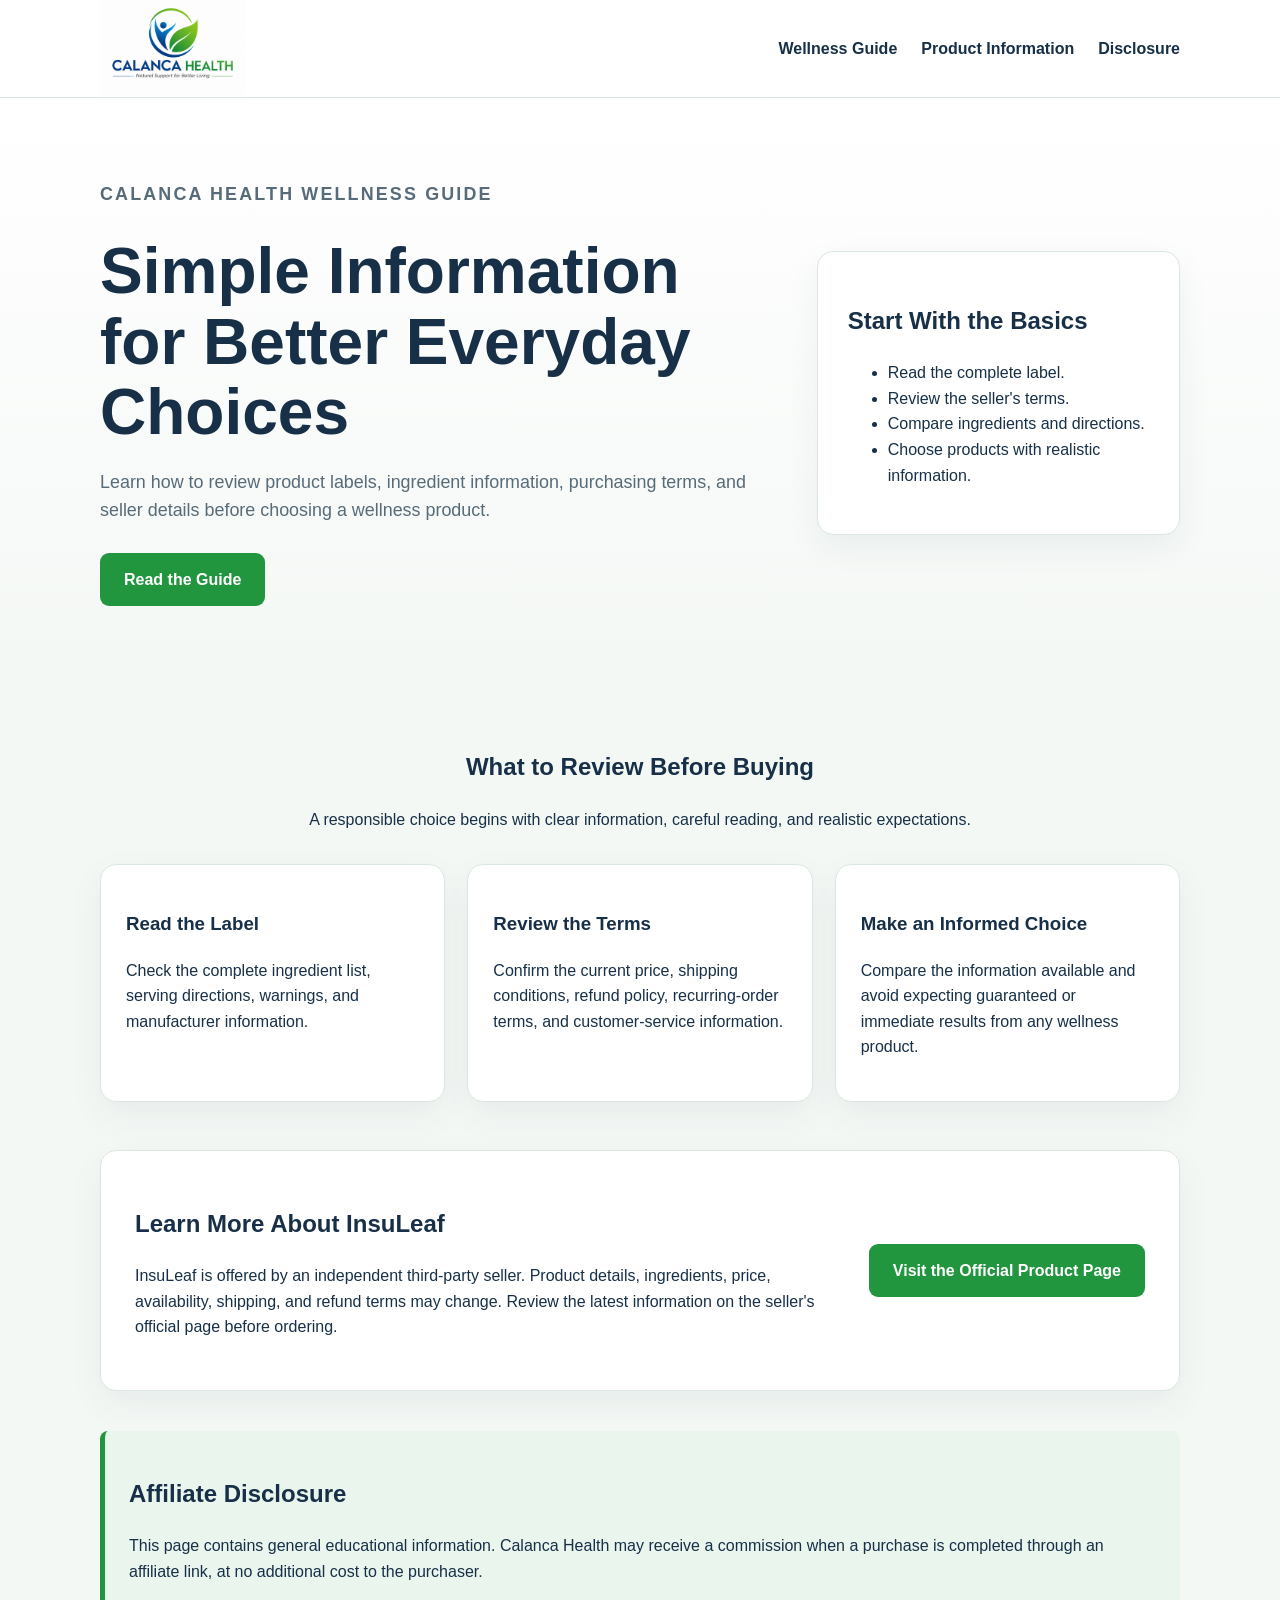
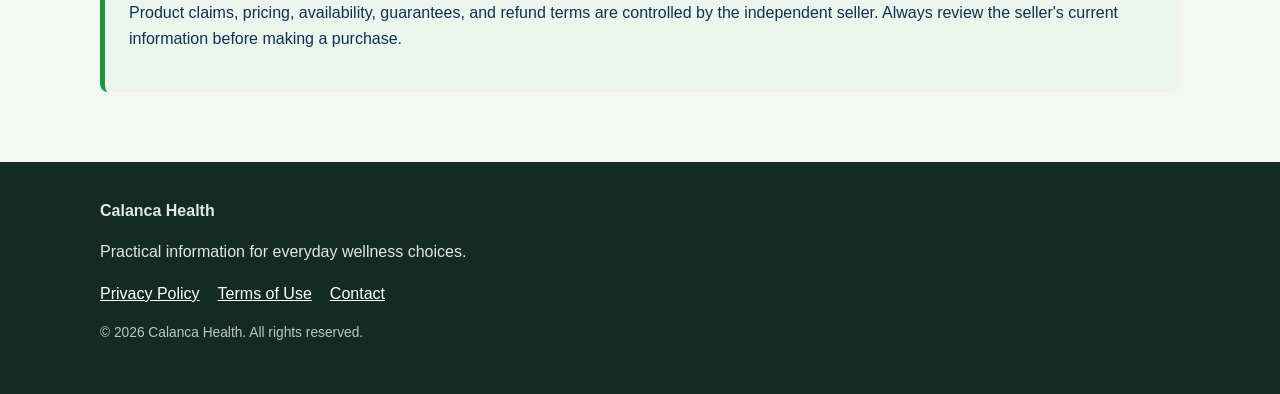
==== commit c245068f: "Update index.html" ====
--- a/index.html
+++ b/index.html
@@ -1,143 +1,61 @@
 <!DOCTYPE html>
 <html lang="en">
 <head>
-  <meta charset="UTF-8">
-  <meta name="viewport" content="width=device-width, initial-scale=1.0">
-  <title>Blood Sugar Wellness | Calanca Health</title>
-  <meta name="description" content="Educational information about common signs related to blood sugar wellness and healthy lifestyle support.">
-  <link rel="stylesheet" href="style.css">
+<meta charset="UTF-8">
+<meta name="viewport" content="width=device-width, initial-scale=1.0">
+<title>Calanca Health | Everyday Wellness</title>
+<meta name="description" content="Practical information about everyday wellness, product labels, ingredients, purchasing terms, and responsible choices.">
+<style>
+:root{--bg:#f4f8f5;--card:#fff;--text:#173047;--muted:#586b78;--green:#22963f;--dark:#187530;--blue:#07549b;--border:#dce7e1;--soft:#eaf5ee}
+*{box-sizing:border-box}html{scroll-behavior:smooth}body{margin:0;font-family:Arial,Helvetica,sans-serif;color:var(--text);background:var(--bg);line-height:1.6}
+a{color:inherit}.container{width:min(1080px,calc(100% - 40px));margin:auto}header{background:#fff;border-bottom:1px solid var(--border);position:sticky;top:0;z-index:10}
+.header-inner{min-height:78px;display:flex;align-items:center;justify-content:space-between;gap:24px}.logo{width:145px;height:auto;display:block}
+nav a{text-decoration:none;font-weight:700;margin-left:24px}.hero{padding:82px 0 64px;background:linear-gradient(180deg,#fff 0%,var(--bg) 100%)}
+.hero-grid{display:grid;grid-template-columns:1.3fr .7fr;align-items:center;gap:42px}.eyebrow{margin:0 0 12px;color:var(--blue);font-size:.86rem;font-weight:800;letter-spacing:.12em;text-transform:uppercase}
+h1{margin:0 0 20px;font-size:clamp(2.25rem,5vw,4rem);line-height:1.1}.hero p{margin:0 0 28px;max-width:680px;color:var(--muted);font-size:1.12rem}
+.button{display:inline-block;padding:14px 24px;border-radius:9px;background:var(--green);color:#fff;text-decoration:none;font-weight:800}.button:hover{background:var(--dark)}
+.hero-card,.card,.feature{background:#fff;border:1px solid var(--border);border-radius:16px;box-shadow:0 12px 34px rgba(23,48,71,.06)}.hero-card{padding:30px}
+main{padding:58px 0 70px}.section-heading{max-width:720px;margin:0 auto 32px;text-align:center}.grid{display:grid;grid-template-columns:repeat(3,1fr);gap:22px}.card{padding:25px}
+.feature{margin-top:48px;padding:34px}.feature-grid{display:grid;grid-template-columns:1fr auto;align-items:center;gap:30px}
+.notice{margin-top:40px;padding:24px;background:var(--soft);border-left:5px solid var(--green);border-radius:8px}
+footer{padding:36px 0;color:#dfe9e3;background:#132b22}footer a{color:#fff;margin-right:18px}.small{color:#b8c8bf;font-size:.86rem}
+@media(max-width:780px){.hero-grid,.feature-grid,.grid{grid-template-columns:1fr}nav{display:none}}
+</style>
 </head>
 <body>
-  <header class="site-header">
-    <div class="container header-inner">
-      <a href="index.html" class="brand" aria-label="Calanca Health home">
-        <img src="logo-calanca-health.png" alt="Calanca Health">
-      </a>
-      <nav aria-label="Main navigation">
-        <a href="#signs">Common Signs</a>
-        <a href="#wellness">Wellness</a>
-        <a href="#about">About</a>
-      </nav>
-    </div>
-  </header>
+<header><div class="container header-inner">
+<a href="index.html"><img class="logo" src="logo-calanca-health.png" alt="Calanca Health"></a>
+<nav><a href="#guide">Wellness Guide</a><a href="#product">Product Information</a><a href="#disclosure">Disclosure</a></nav>
+</div></header>
 
-  <main>
-    <section class="hero">
-      <div class="container hero-grid">
-        <div>
-          <p class="eyebrow">CALANCA HEALTH WELLNESS GUIDE</p>
-          <h1>7 Warning Signs Your Blood Sugar May Need Attention</h1>
-          <p class="lead">
-            Learn about common signs that may deserve attention, healthy daily habits,
-            and a natural wellness option for adults.
-          </p>
-          <a class="button primary affiliate-link" href="https://0250e4pdlgjyte3ardykrvqqaf.hop.clickbank.net" rel="nofollow sponsored">
-            Learn More
-          </a>
-          <p class="small-note">Educational content only. This page does not provide medical diagnosis.</p>
-        </div>
+<section class="hero"><div class="container hero-grid">
+<div><p class="eyebrow">Calanca Health Wellness Guide</p><h1>Simple Information for Better Everyday Choices</h1>
+<p>Learn how to review product labels, ingredient information, purchasing terms, and seller details before choosing a wellness product.</p>
+<a class="button" href="#guide">Read the Guide</a></div>
+<aside class="hero-card"><h2>Start With the Basics</h2><ul>
+<li>Read the complete label.</li><li>Review the seller's terms.</li><li>Compare ingredients and directions.</li><li>Choose products with realistic information.</li>
+</ul></aside></div></section>
 
-        <aside class="hero-card" aria-label="Wellness reminder">
-          <h2>Healthy habits come first</h2>
-          <p>
-            Balanced nutrition, regular physical activity, quality sleep and guidance
-            from qualified healthcare professionals are the foundation of good health.
-          </p>
-        </aside>
-      </div>
-    </section>
+<main><div class="container">
+<section id="guide"><div class="section-heading"><h2>What to Review Before Buying</h2>
+<p>A responsible choice begins with clear information, careful reading, and realistic expectations.</p></div>
+<div class="grid">
+<article class="card"><h3>Read the Label</h3><p>Check the complete ingredient list, serving directions, warnings, and manufacturer information.</p></article>
+<article class="card"><h3>Review the Terms</h3><p>Confirm the current price, shipping conditions, refund policy, recurring-order terms, and customer-service information.</p></article>
+<article class="card"><h3>Make an Informed Choice</h3><p>Compare the information available and avoid expecting guaranteed or immediate results from any wellness product.</p></article>
+</div></section>
 
-    <section id="signs" class="section">
-      <div class="container">
-        <p class="eyebrow">WHAT TO WATCH FOR</p>
-        <h2>Common signs people often notice</h2>
-        <p class="section-intro">
-          These signs can have many different causes. Only a qualified healthcare
-          professional can evaluate your individual situation.
-        </p>
+<section class="feature" id="product"><div class="feature-grid">
+<div><h2>Learn More About InsuLeaf</h2><p>InsuLeaf is offered by an independent third-party seller. Product details, ingredients, price, availability, shipping, and refund terms may change. Review the latest information on the seller's official page before ordering.</p></div>
+<a class="button" href="https://0250e4pdlgjyte3ardykrvqqaf.hop.clickbank.net" target="_blank" rel="nofollow sponsored noopener noreferrer">Visit the Official Product Page</a>
+</div></section>
 
-        <div class="cards">
-          <article class="card"><span>01</span><h3>Frequent thirst</h3></article>
-          <article class="card"><span>02</span><h3>Feeling tired most of the day</h3></article>
-          <article class="card"><span>03</span><h3>Frequent urination</h3></article>
-          <article class="card"><span>04</span><h3>Blurred vision</h3></article>
-          <article class="card"><span>05</span><h3>Slow healing</h3></article>
-          <article class="card"><span>06</span><h3>Increased hunger</h3></article>
-          <article class="card"><span>07</span><h3>Tingling in hands or feet</h3></article>
-        </div>
-      </div>
-    </section>
+<section class="notice" id="disclosure"><h2>Affiliate Disclosure</h2>
+<p>This page contains general educational information. Calanca Health may receive a commission when a purchase is completed through an affiliate link, at no additional cost to the purchaser.</p>
+<p>Product claims, pricing, availability, guarantees, and refund terms are controlled by the independent seller. Always review the seller's current information before making a purchase.</p>
+</section></div></main>
 
-    <section id="wellness" class="section soft">
-      <div class="container two-column">
-        <div>
-          <p class="eyebrow">DAILY WELLNESS</p>
-          <h2>Why blood sugar wellness matters</h2>
-          <p>
-            Supporting overall wellness begins with practical daily choices. A balanced
-            eating pattern, regular movement, sufficient sleep and professional medical
-            guidance can all play an important role.
-          </p>
-          <p>
-            Some adults also choose dietary supplements as part of their wellness routine.
-            Supplements are not a substitute for medical care, prescribed treatment or
-            healthy lifestyle habits.
-          </p>
-        </div>
-
-        <div class="check-panel">
-          <h3>Helpful foundations</h3>
-          <ul>
-            <li>Balanced nutrition</li>
-            <li>Regular physical activity</li>
-            <li>Quality sleep</li>
-            <li>Professional healthcare guidance</li>
-          </ul>
-        </div>
-      </div>
-    </section>
-
-    <section id="about" class="section">
-      <div class="container callout">
-        <p class="eyebrow">CALANCA HEALTH</p>
-        <h2>Educational wellness information for better daily choices</h2>
-        <p>
-          Calanca Health shares clear, responsible wellness information and introduces
-          products that may interest adults seeking natural lifestyle support.
-        </p>
-        <a class="button secondary affiliate-link" href="AFFILIATE_LINK_HERE" rel="nofollow sponsored">
-          Discover More
-        </a>
-        <p class="affiliate-disclosure">
-          Affiliate disclosure: Calanca Health may receive a commission when a visitor
-          purchases through links on this page, at no additional cost to the visitor.
-        </p>
-      </div>
-    </section>
-  </main>
-
-  <footer>
-    <div class="container footer-grid">
-      <div>
-        <strong>Calanca Health</strong>
-        <p>Natural Support for Better Living</p>
-      </div>
-      <div class="footer-links">
-        <a href="privacy.html">Privacy Policy</a>
-        <a href="terms.html">Terms of Use</a>
-        <a href="contact.html">Contact</a>
-      </div>
-    </div>
-    <div class="container disclaimer">
-      <p>
-        The information on this website is for educational purposes only and is not
-        intended to diagnose, treat, cure or prevent any disease. Always consult a
-        qualified healthcare professional before making changes to your health routine.
-      </p>
-      <p>Copyright © 2026 Calanca Health.</p>
-    </div>
-  </footer>
-
-  <script src="script.js"></script>
-</body>
-</html>
+<footer><div class="container"><strong>Calanca Health</strong><p>Practical information for everyday wellness choices.</p>
+<p><a href="privacy.html">Privacy Policy</a><a href="terms.html">Terms of Use</a><a href="contact.html">Contact</a></p>
+<p class="small">© 2026 Calanca Health. All rights reserved.</p></div></footer>
+</body></html>
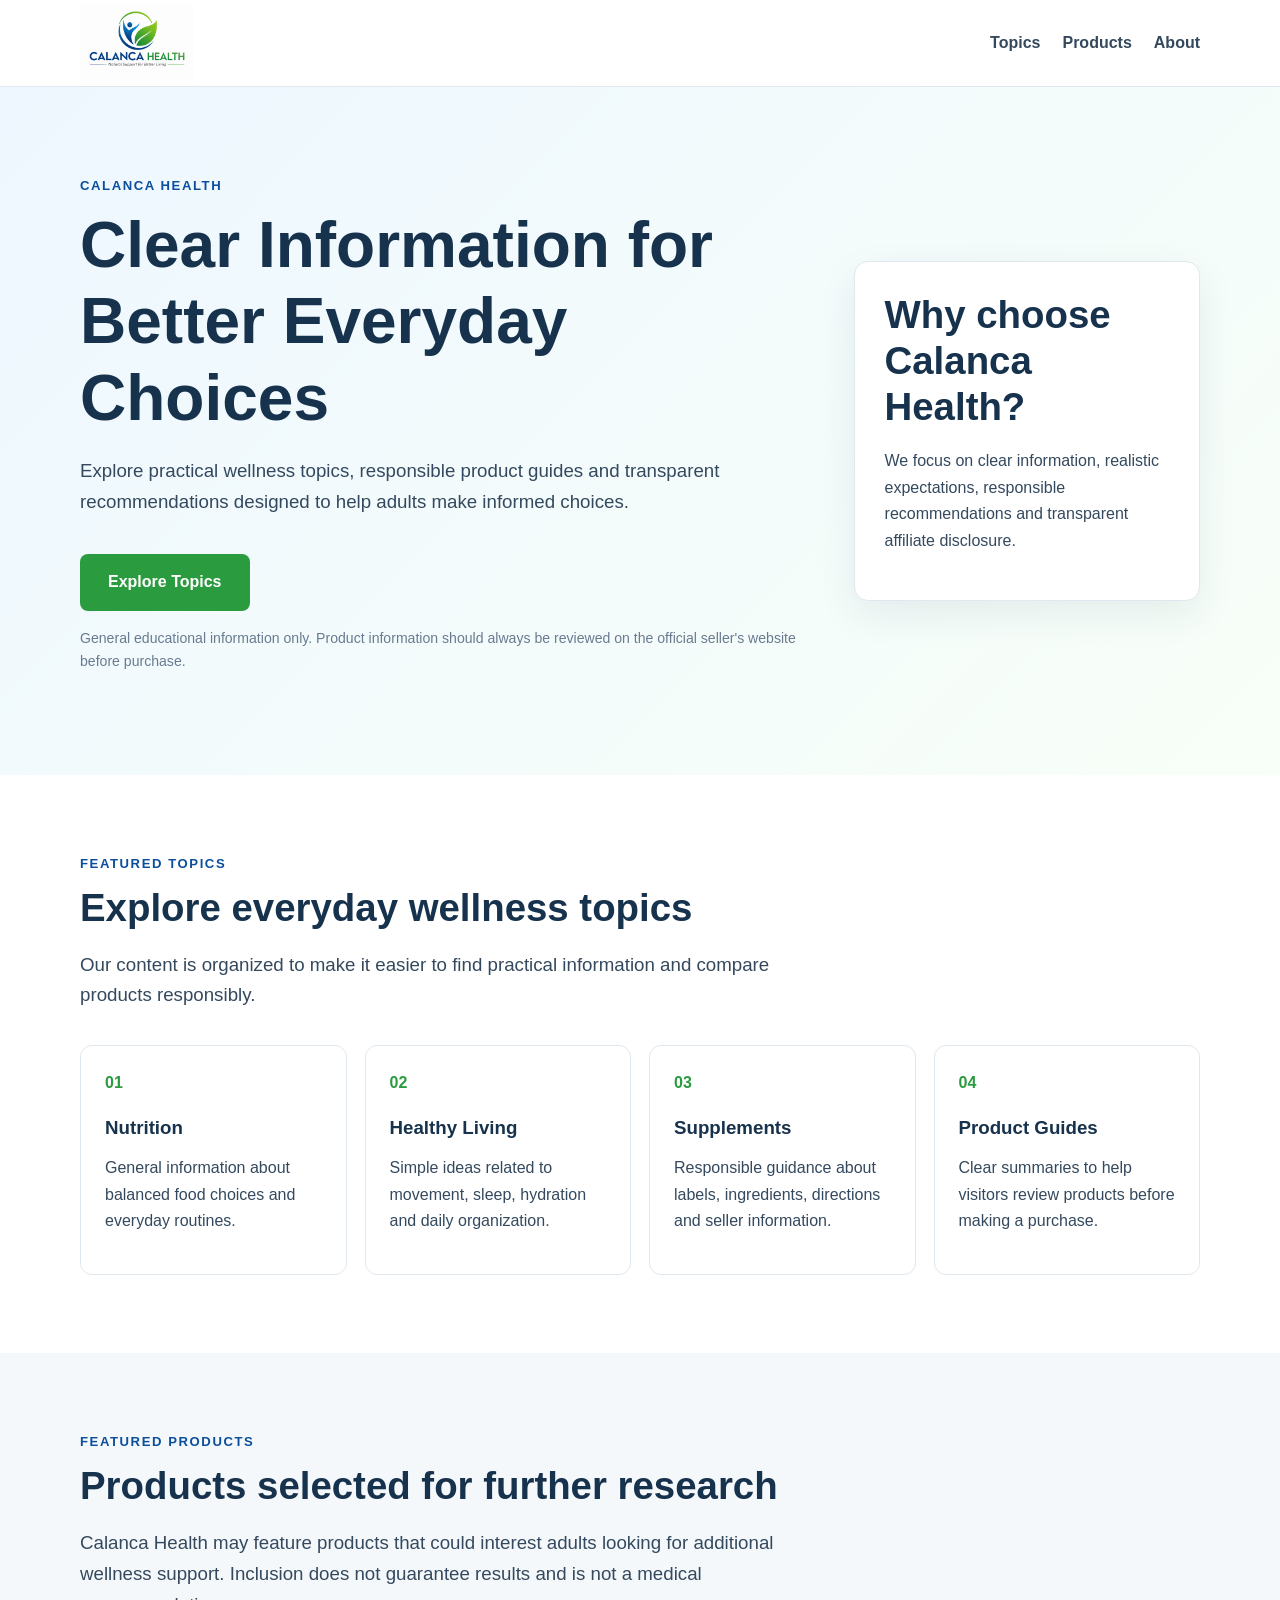
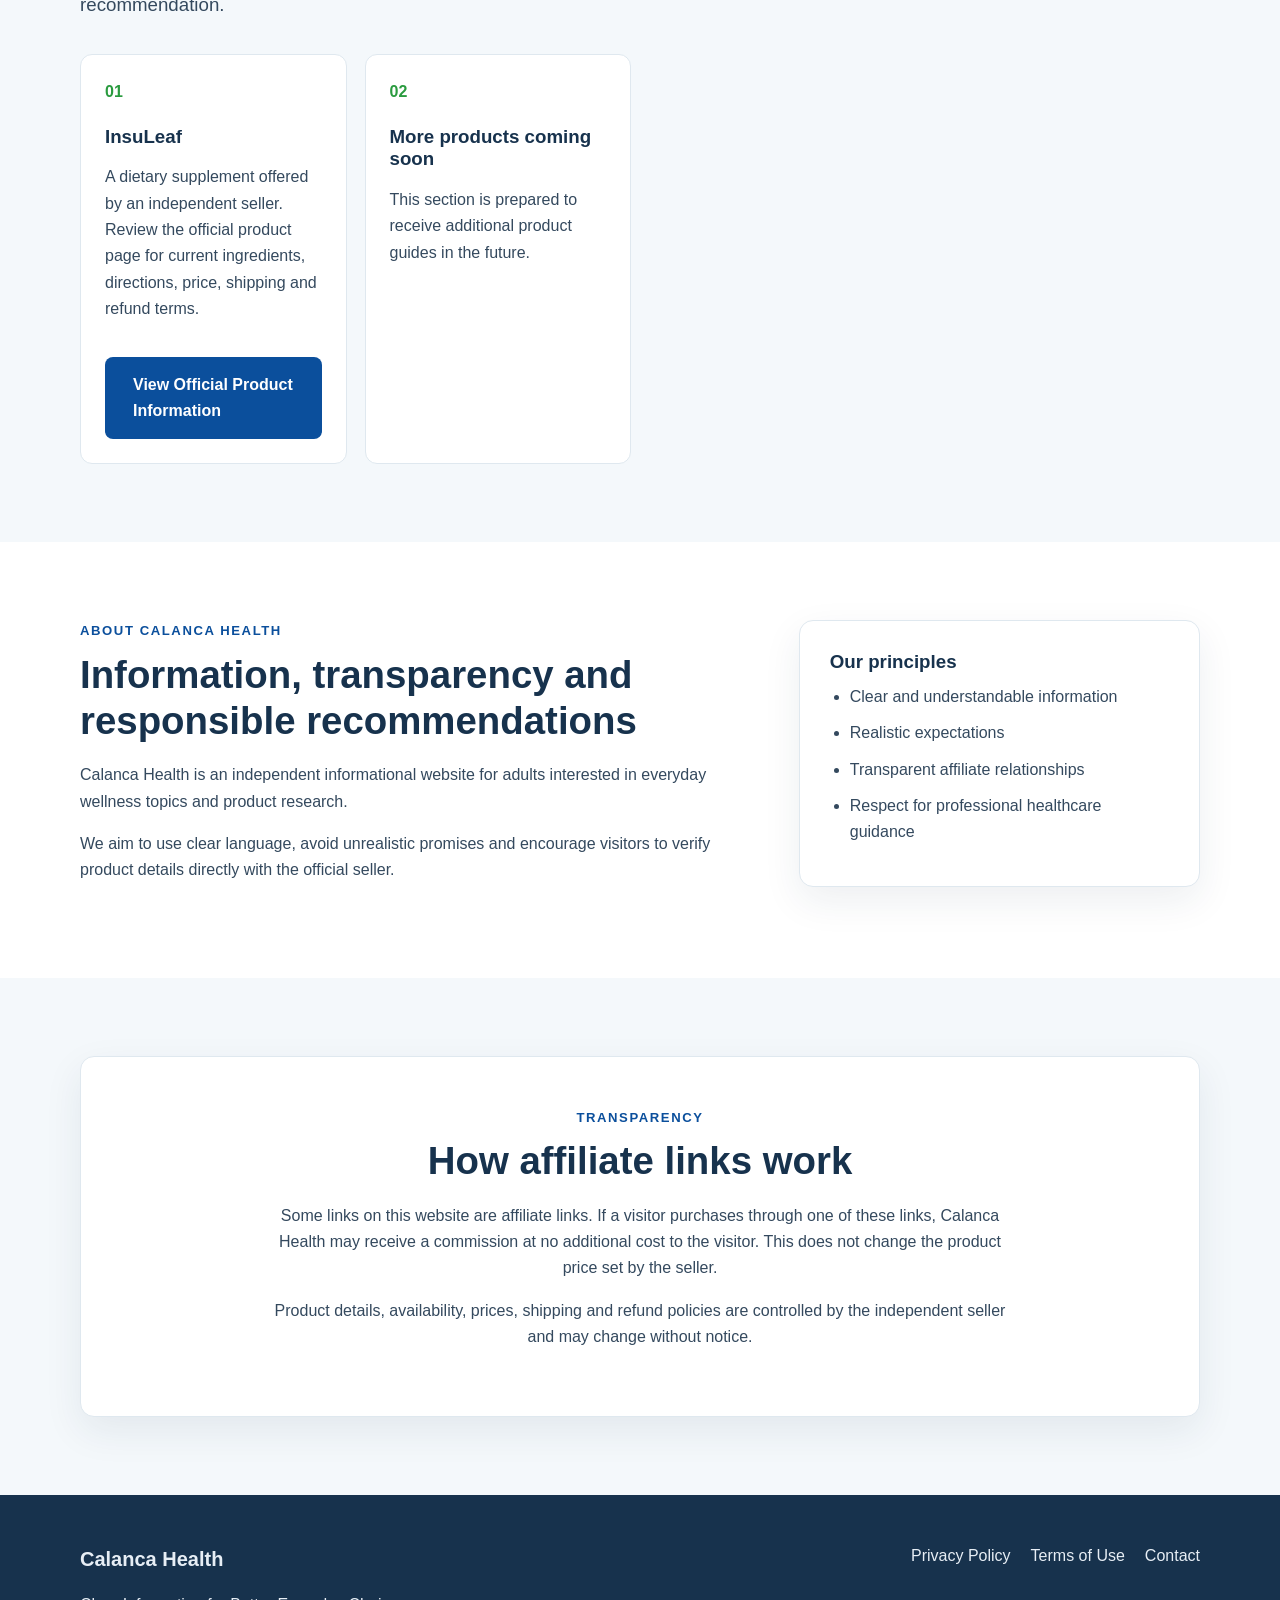
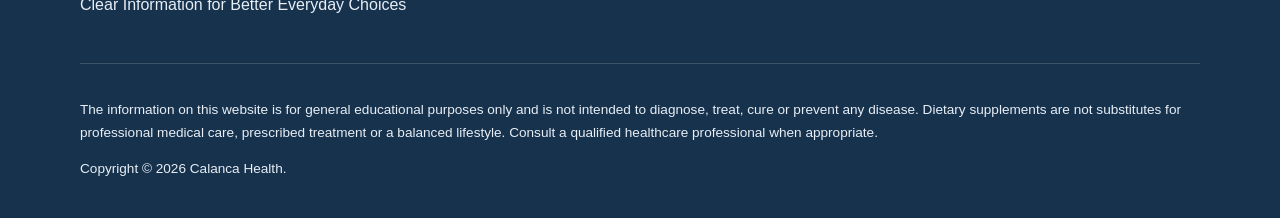
==== commit ba959f79: "Update index.html" ====
--- a/index.html
+++ b/index.html
@@ -1,61 +1,196 @@
 <!DOCTYPE html>
 <html lang="en">
 <head>
-<meta charset="UTF-8">
-<meta name="viewport" content="width=device-width, initial-scale=1.0">
-<title>Calanca Health | Everyday Wellness</title>
-<meta name="description" content="Practical information about everyday wellness, product labels, ingredients, purchasing terms, and responsible choices.">
-<style>
-:root{--bg:#f4f8f5;--card:#fff;--text:#173047;--muted:#586b78;--green:#22963f;--dark:#187530;--blue:#07549b;--border:#dce7e1;--soft:#eaf5ee}
-*{box-sizing:border-box}html{scroll-behavior:smooth}body{margin:0;font-family:Arial,Helvetica,sans-serif;color:var(--text);background:var(--bg);line-height:1.6}
-a{color:inherit}.container{width:min(1080px,calc(100% - 40px));margin:auto}header{background:#fff;border-bottom:1px solid var(--border);position:sticky;top:0;z-index:10}
-.header-inner{min-height:78px;display:flex;align-items:center;justify-content:space-between;gap:24px}.logo{width:145px;height:auto;display:block}
-nav a{text-decoration:none;font-weight:700;margin-left:24px}.hero{padding:82px 0 64px;background:linear-gradient(180deg,#fff 0%,var(--bg) 100%)}
-.hero-grid{display:grid;grid-template-columns:1.3fr .7fr;align-items:center;gap:42px}.eyebrow{margin:0 0 12px;color:var(--blue);font-size:.86rem;font-weight:800;letter-spacing:.12em;text-transform:uppercase}
-h1{margin:0 0 20px;font-size:clamp(2.25rem,5vw,4rem);line-height:1.1}.hero p{margin:0 0 28px;max-width:680px;color:var(--muted);font-size:1.12rem}
-.button{display:inline-block;padding:14px 24px;border-radius:9px;background:var(--green);color:#fff;text-decoration:none;font-weight:800}.button:hover{background:var(--dark)}
-.hero-card,.card,.feature{background:#fff;border:1px solid var(--border);border-radius:16px;box-shadow:0 12px 34px rgba(23,48,71,.06)}.hero-card{padding:30px}
-main{padding:58px 0 70px}.section-heading{max-width:720px;margin:0 auto 32px;text-align:center}.grid{display:grid;grid-template-columns:repeat(3,1fr);gap:22px}.card{padding:25px}
-.feature{margin-top:48px;padding:34px}.feature-grid{display:grid;grid-template-columns:1fr auto;align-items:center;gap:30px}
-.notice{margin-top:40px;padding:24px;background:var(--soft);border-left:5px solid var(--green);border-radius:8px}
-footer{padding:36px 0;color:#dfe9e3;background:#132b22}footer a{color:#fff;margin-right:18px}.small{color:#b8c8bf;font-size:.86rem}
-@media(max-width:780px){.hero-grid,.feature-grid,.grid{grid-template-columns:1fr}nav{display:none}}
-</style>
+  <meta charset="UTF-8">
+  <meta name="viewport" content="width=device-width, initial-scale=1.0">
+  <title>Everyday Wellness and Product Guides | Calanca Health</title>
+  <meta name="description" content="Calanca Health shares practical wellness information, responsible product guides and transparent affiliate recommendations for adults.">
+  <link rel="stylesheet" href="style.css">
 </head>
 <body>
-<header><div class="container header-inner">
-<a href="index.html"><img class="logo" src="logo-calanca-health.png" alt="Calanca Health"></a>
-<nav><a href="#guide">Wellness Guide</a><a href="#product">Product Information</a><a href="#disclosure">Disclosure</a></nav>
-</div></header>
+  <header class="site-header">
+    <div class="container header-inner">
+      <a href="index.html" class="brand" aria-label="Calanca Health home">
+        <img src="logo-calanca-health.png" alt="Calanca Health">
+      </a>
+      <nav aria-label="Main navigation">
+        <a href="#categories">Topics</a>
+        <a href="#products">Products</a>
+        <a href="#about">About</a>
+      </nav>
+    </div>
+  </header>
 
-<section class="hero"><div class="container hero-grid">
-<div><p class="eyebrow">Calanca Health Wellness Guide</p><h1>Simple Information for Better Everyday Choices</h1>
-<p>Learn how to review product labels, ingredient information, purchasing terms, and seller details before choosing a wellness product.</p>
-<a class="button" href="#guide">Read the Guide</a></div>
-<aside class="hero-card"><h2>Start With the Basics</h2><ul>
-<li>Read the complete label.</li><li>Review the seller's terms.</li><li>Compare ingredients and directions.</li><li>Choose products with realistic information.</li>
-</ul></aside></div></section>
+  <main>
+    <section class="hero">
+      <div class="container hero-grid">
+        <div>
+          <p class="eyebrow">CALANCA HEALTH</p>
+          <h1>Clear Information for Better Everyday Choices</h1>
+          <p class="lead">
+            Explore practical wellness topics, responsible product guides and
+            transparent recommendations designed to help adults make informed choices.
+          </p>
+          <a class="button primary" href="#categories">
+            Explore Topics
+          </a>
+          <p class="small-note">
+            General educational information only. Product information should always be
+            reviewed on the official seller's website before purchase.
+          </p>
+        </div>
 
-<main><div class="container">
-<section id="guide"><div class="section-heading"><h2>What to Review Before Buying</h2>
-<p>A responsible choice begins with clear information, careful reading, and realistic expectations.</p></div>
-<div class="grid">
-<article class="card"><h3>Read the Label</h3><p>Check the complete ingredient list, serving directions, warnings, and manufacturer information.</p></article>
-<article class="card"><h3>Review the Terms</h3><p>Confirm the current price, shipping conditions, refund policy, recurring-order terms, and customer-service information.</p></article>
-<article class="card"><h3>Make an Informed Choice</h3><p>Compare the information available and avoid expecting guaranteed or immediate results from any wellness product.</p></article>
-</div></section>
+        <aside class="hero-card" aria-label="Why choose Calanca Health">
+          <h2>Why choose Calanca Health?</h2>
+          <p>
+            We focus on clear information, realistic expectations, responsible
+            recommendations and transparent affiliate disclosure.
+          </p>
+        </aside>
+      </div>
+    </section>
 
-<section class="feature" id="product"><div class="feature-grid">
-<div><h2>Learn More About InsuLeaf</h2><p>InsuLeaf is offered by an independent third-party seller. Product details, ingredients, price, availability, shipping, and refund terms may change. Review the latest information on the seller's official page before ordering.</p></div>
-<a class="button" href="https://0250e4pdlgjyte3ardykrvqqaf.hop.clickbank.net" target="_blank" rel="nofollow sponsored noopener noreferrer">Visit the Official Product Page</a>
-</div></section>
+    <section id="categories" class="section">
+      <div class="container">
+        <p class="eyebrow">FEATURED TOPICS</p>
+        <h2>Explore everyday wellness topics</h2>
+        <p class="section-intro">
+          Our content is organized to make it easier to find practical information
+          and compare products responsibly.
+        </p>
 
-<section class="notice" id="disclosure"><h2>Affiliate Disclosure</h2>
-<p>This page contains general educational information. Calanca Health may receive a commission when a purchase is completed through an affiliate link, at no additional cost to the purchaser.</p>
-<p>Product claims, pricing, availability, guarantees, and refund terms are controlled by the independent seller. Always review the seller's current information before making a purchase.</p>
-</section></div></main>
+        <div class="cards">
+          <article class="card">
+            <span>01</span>
+            <h3>Nutrition</h3>
+            <p>General information about balanced food choices and everyday routines.</p>
+          </article>
 
-<footer><div class="container"><strong>Calanca Health</strong><p>Practical information for everyday wellness choices.</p>
-<p><a href="privacy.html">Privacy Policy</a><a href="terms.html">Terms of Use</a><a href="contact.html">Contact</a></p>
-<p class="small">© 2026 Calanca Health. All rights reserved.</p></div></footer>
-</body></html>+          <article class="card">
+            <span>02</span>
+            <h3>Healthy Living</h3>
+            <p>Simple ideas related to movement, sleep, hydration and daily organization.</p>
+          </article>
+
+          <article class="card">
+            <span>03</span>
+            <h3>Supplements</h3>
+            <p>Responsible guidance about labels, ingredients, directions and seller information.</p>
+          </article>
+
+          <article class="card">
+            <span>04</span>
+            <h3>Product Guides</h3>
+            <p>Clear summaries to help visitors review products before making a purchase.</p>
+          </article>
+        </div>
+      </div>
+    </section>
+
+    <section id="products" class="section soft">
+      <div class="container">
+        <p class="eyebrow">FEATURED PRODUCTS</p>
+        <h2>Products selected for further research</h2>
+        <p class="section-intro">
+          Calanca Health may feature products that could interest adults looking for
+          additional wellness support. Inclusion does not guarantee results and is not
+          a medical recommendation.
+        </p>
+
+        <div class="cards">
+          <article class="card">
+            <span>01</span>
+            <h3>InsuLeaf</h3>
+            <p>
+              A dietary supplement offered by an independent seller. Review the official
+              product page for current ingredients, directions, price, shipping and refund terms.
+            </p>
+            <a class="button secondary affiliate-link"
+               href="https://0250e4pdlgjyte3ardykrvqqaf.hop.clickbank.net"
+               rel="nofollow sponsored">
+              View Official Product Information
+            </a>
+          </article>
+
+          <article class="card">
+            <span>02</span>
+            <h3>More products coming soon</h3>
+            <p>
+              This section is prepared to receive additional product guides in the future.
+            </p>
+          </article>
+        </div>
+      </div>
+    </section>
+
+    <section id="about" class="section">
+      <div class="container two-column">
+        <div>
+          <p class="eyebrow">ABOUT CALANCA HEALTH</p>
+          <h2>Information, transparency and responsible recommendations</h2>
+          <p>
+            Calanca Health is an independent informational website for adults interested
+            in everyday wellness topics and product research.
+          </p>
+          <p>
+            We aim to use clear language, avoid unrealistic promises and encourage visitors
+            to verify product details directly with the official seller.
+          </p>
+        </div>
+
+        <div class="check-panel">
+          <h3>Our principles</h3>
+          <ul>
+            <li>Clear and understandable information</li>
+            <li>Realistic expectations</li>
+            <li>Transparent affiliate relationships</li>
+            <li>Respect for professional healthcare guidance</li>
+          </ul>
+        </div>
+      </div>
+    </section>
+
+    <section class="section soft">
+      <div class="container callout">
+        <p class="eyebrow">TRANSPARENCY</p>
+        <h2>How affiliate links work</h2>
+        <p>
+          Some links on this website are affiliate links. If a visitor purchases through
+          one of these links, Calanca Health may receive a commission at no additional
+          cost to the visitor. This does not change the product price set by the seller.
+        </p>
+        <p>
+          Product details, availability, prices, shipping and refund policies are controlled
+          by the independent seller and may change without notice.
+        </p>
+      </div>
+    </section>
+  </main>
+
+  <footer>
+    <div class="container footer-grid">
+      <div>
+        <strong>Calanca Health</strong>
+        <p>Clear Information for Better Everyday Choices</p>
+      </div>
+      <div class="footer-links">
+        <a href="privacy.html">Privacy Policy</a>
+        <a href="terms.html">Terms of Use</a>
+        <a href="contact.html">Contact</a>
+      </div>
+    </div>
+
+    <div class="container disclaimer">
+      <p>
+        The information on this website is for general educational purposes only and is
+        not intended to diagnose, treat, cure or prevent any disease. Dietary supplements
+        are not substitutes for professional medical care, prescribed treatment or a
+        balanced lifestyle. Consult a qualified healthcare professional when appropriate.
+      </p>
+      <p>Copyright © 2026 Calanca Health.</p>
+    </div>
+  </footer>
+
+  <script src="script.js"></script>
+</body>
+</html>
--- a/style.css
+++ b/style.css
@@ -0,0 +1,314 @@
+* {
+  box-sizing: border-box;
+}
+
+:root {
+  --blue: #0b4f9c;
+  --green: #2a9b3f;
+  --dark: #17324d;
+  --text: #34495e;
+  --soft: #f4f8fb;
+  --border: #dfe8ef;
+  --white: #ffffff;
+}
+
+html {
+  scroll-behavior: smooth;
+}
+
+body {
+  margin: 0;
+  font-family: Arial, Helvetica, sans-serif;
+  color: var(--text);
+  background: var(--white);
+  line-height: 1.65;
+}
+
+a {
+  color: inherit;
+}
+
+.container {
+  width: min(1120px, 92%);
+  margin: 0 auto;
+}
+
+.site-header {
+  background: var(--white);
+  border-bottom: 1px solid var(--border);
+  position: sticky;
+  top: 0;
+  z-index: 20;
+}
+
+.header-inner {
+  min-height: 86px;
+  display: flex;
+  align-items: center;
+  justify-content: space-between;
+  gap: 24px;
+}
+
+.brand img {
+  display: block;
+  width: 230px;
+  max-height: 76px;
+  object-fit: contain;
+  object-position: left center;
+}
+
+nav {
+  display: flex;
+  gap: 22px;
+  font-weight: 700;
+}
+
+nav a,
+.footer-links a {
+  text-decoration: none;
+}
+
+nav a:hover,
+.footer-links a:hover {
+  text-decoration: underline;
+}
+
+.hero {
+  padding: 88px 0;
+  background: linear-gradient(135deg, #eef7ff, #f8fff8);
+}
+
+.hero-grid {
+  display: grid;
+  grid-template-columns: 1.35fr 0.65fr;
+  gap: 54px;
+  align-items: center;
+}
+
+.eyebrow {
+  margin: 0 0 10px;
+  color: var(--blue);
+  font-size: 0.82rem;
+  letter-spacing: 0.12em;
+  font-weight: 800;
+}
+
+h1,
+h2,
+h3 {
+  color: var(--dark);
+  line-height: 1.2;
+}
+
+h1 {
+  margin: 0;
+  font-size: clamp(2.35rem, 5vw, 4.25rem);
+  max-width: 850px;
+}
+
+h2 {
+  font-size: clamp(1.9rem, 3vw, 2.8rem);
+  margin: 0 0 18px;
+}
+
+h3 {
+  margin: 0 0 10px;
+}
+
+.lead,
+.section-intro {
+  font-size: 1.17rem;
+  max-width: 760px;
+}
+
+.button {
+  display: inline-block;
+  margin-top: 18px;
+  padding: 15px 28px;
+  border-radius: 8px;
+  text-decoration: none;
+  font-weight: 800;
+  transition: transform 0.15s ease, opacity 0.15s ease;
+}
+
+.button:hover {
+  transform: translateY(-1px);
+  opacity: 0.92;
+}
+
+.primary {
+  background: var(--green);
+  color: var(--white);
+}
+
+.secondary {
+  background: var(--blue);
+  color: var(--white);
+}
+
+.small-note,
+.affiliate-disclosure {
+  font-size: 0.88rem;
+  color: #687b8f;
+  margin-top: 16px;
+}
+
+.hero-card,
+.check-panel,
+.callout {
+  background: var(--white);
+  border: 1px solid var(--border);
+  border-radius: 14px;
+  box-shadow: 0 14px 38px rgba(23, 50, 77, 0.08);
+}
+
+.hero-card,
+.check-panel {
+  padding: 30px;
+}
+
+.section {
+  padding: 78px 0;
+}
+
+.soft {
+  background: var(--soft);
+}
+
+.cards {
+  display: grid;
+  grid-template-columns: repeat(4, 1fr);
+  gap: 18px;
+  margin-top: 34px;
+}
+
+.card {
+  min-height: 150px;
+  padding: 24px;
+  border: 1px solid var(--border);
+  border-radius: 12px;
+  background: var(--white);
+}
+
+.card span {
+  display: inline-block;
+  color: var(--green);
+  font-weight: 900;
+  margin-bottom: 20px;
+}
+
+.two-column {
+  display: grid;
+  grid-template-columns: 1.25fr 0.75fr;
+  gap: 50px;
+  align-items: start;
+}
+
+.check-panel ul {
+  margin: 0;
+  padding-left: 20px;
+}
+
+.check-panel li {
+  margin: 10px 0;
+}
+
+.callout {
+  text-align: center;
+  padding: 50px;
+}
+
+.callout p {
+  max-width: 760px;
+  margin-left: auto;
+  margin-right: auto;
+}
+
+footer {
+  background: var(--dark);
+  color: #e7eef5;
+  padding: 48px 0 24px;
+}
+
+footer strong {
+  font-size: 1.25rem;
+}
+
+.footer-grid {
+  display: flex;
+  justify-content: space-between;
+  gap: 30px;
+}
+
+.footer-links {
+  display: flex;
+  flex-wrap: wrap;
+  gap: 20px;
+}
+
+.disclaimer {
+  border-top: 1px solid rgba(255,255,255,0.16);
+  margin-top: 28px;
+  padding-top: 22px;
+  font-size: 0.85rem;
+}
+
+.legal-page main {
+  min-height: 70vh;
+}
+
+.legal-content {
+  max-width: 820px;
+  padding: 64px 0;
+}
+
+.legal-content h1 {
+  font-size: 2.5rem;
+}
+
+@media (max-width: 860px) {
+  .header-inner,
+  .footer-grid {
+    align-items: flex-start;
+  }
+
+  nav {
+    display: none;
+  }
+
+  .hero-grid,
+  .two-column {
+    grid-template-columns: 1fr;
+  }
+
+  .cards {
+    grid-template-columns: repeat(2, 1fr);
+  }
+
+  .brand img {
+    width: 190px;
+  }
+}
+
+@media (max-width: 520px) {
+  .hero {
+    padding: 62px 0;
+  }
+
+  .section {
+    padding: 58px 0;
+  }
+
+  .cards {
+    grid-template-columns: 1fr;
+  }
+
+  .callout {
+    padding: 32px 22px;
+  }
+
+  .button {
+    width: 100%;
+    text-align: center;
+  }
+}
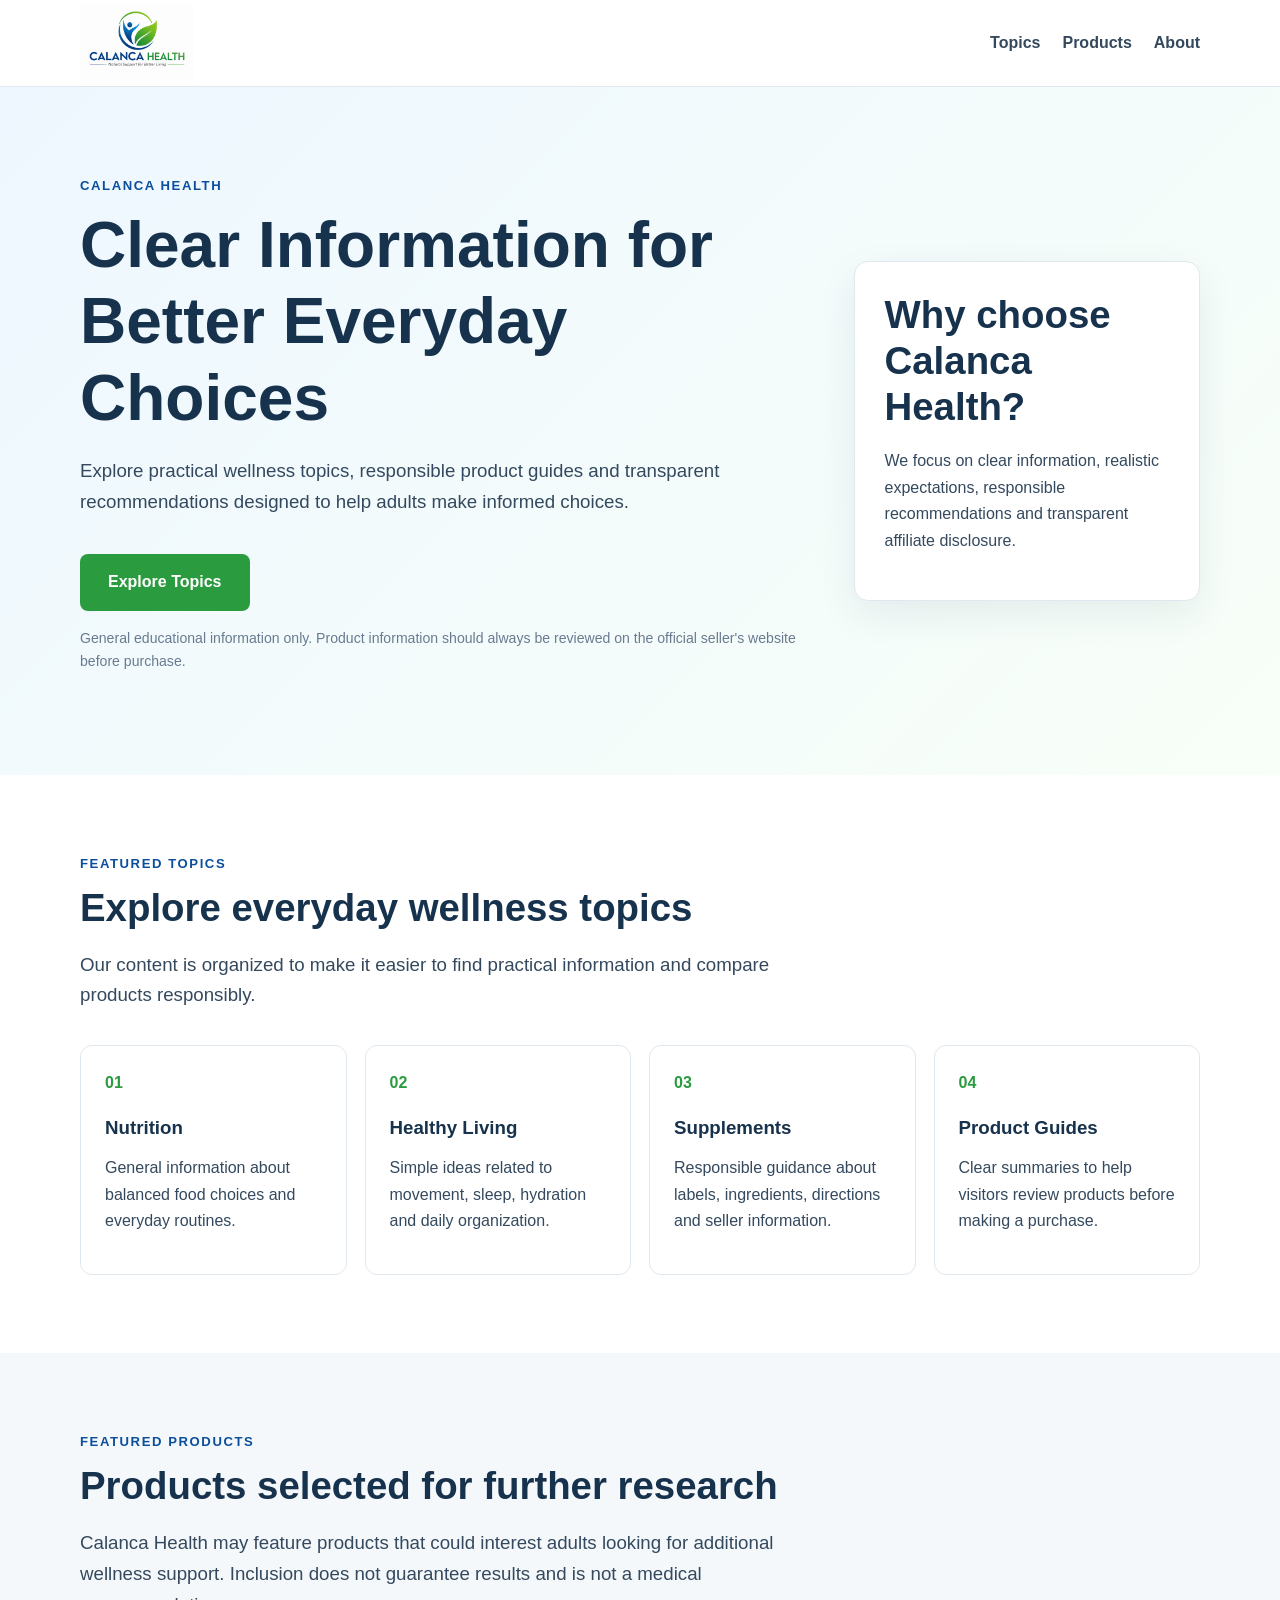
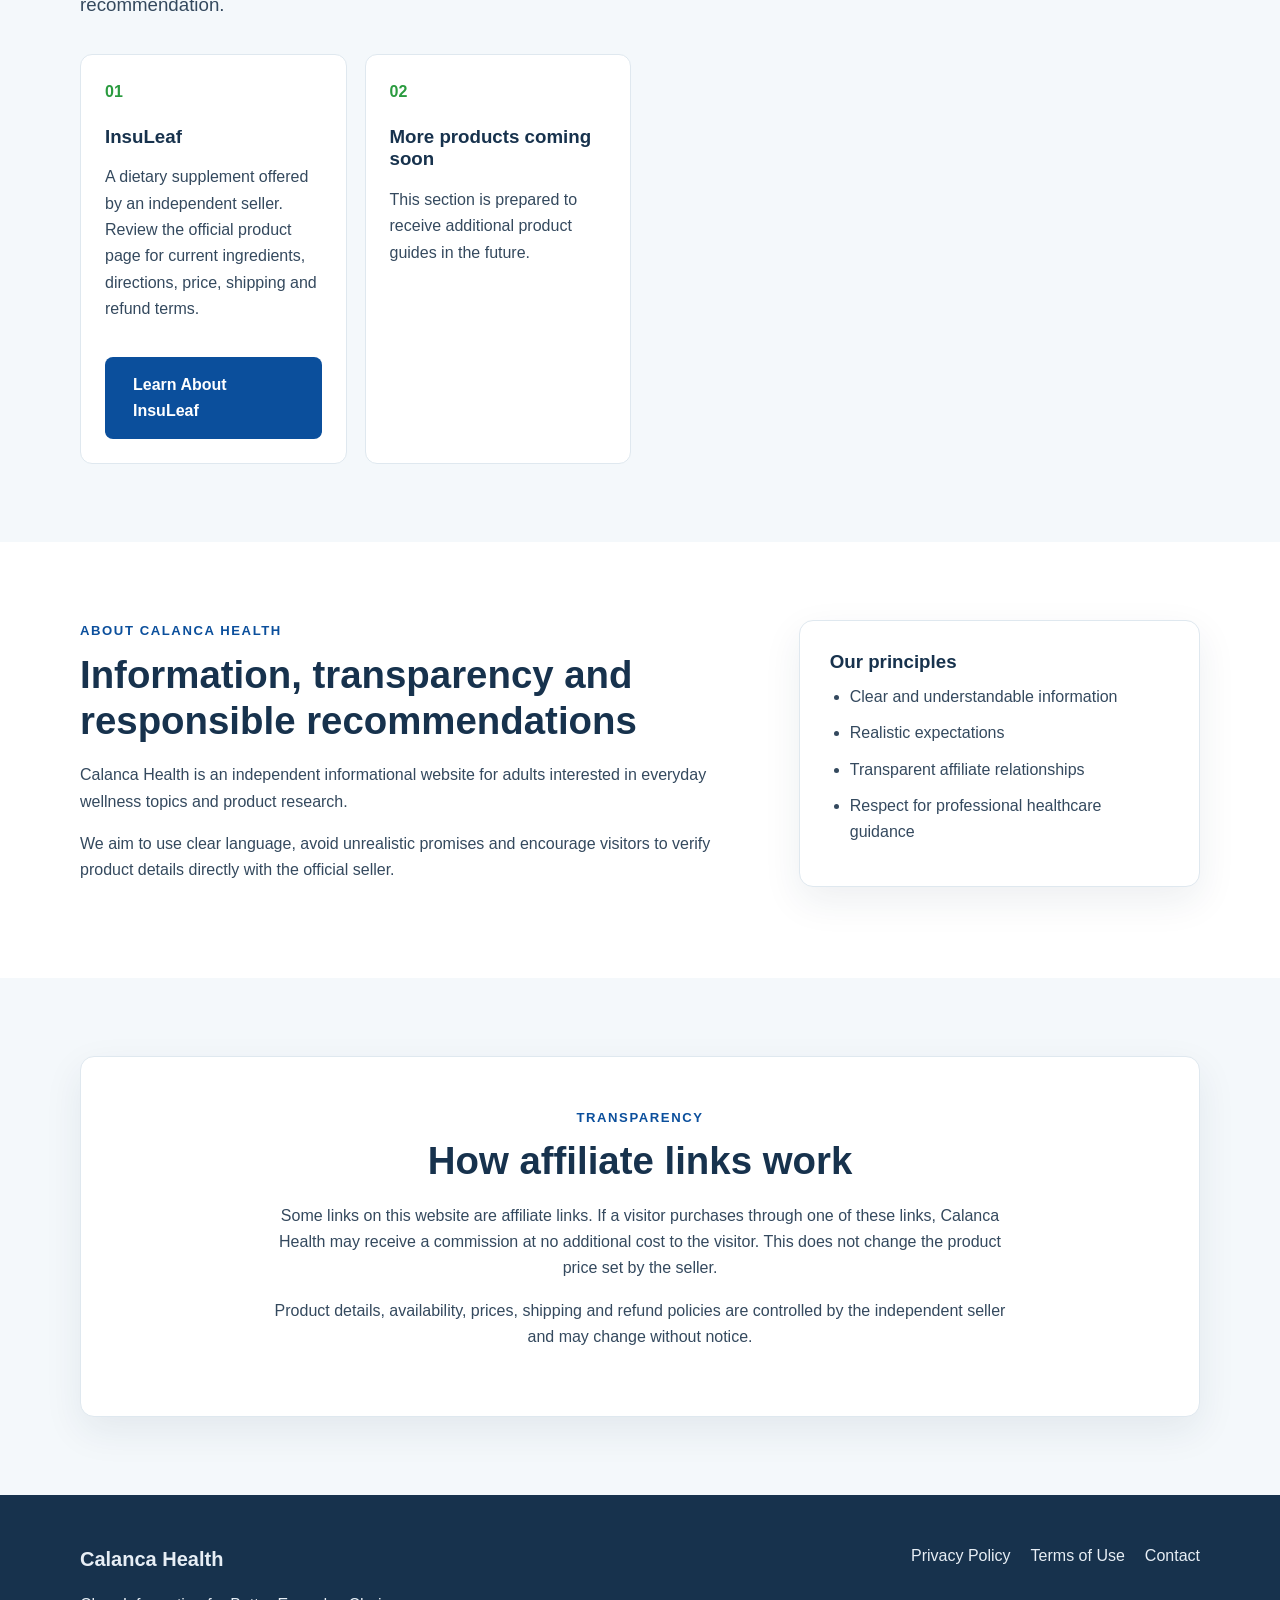
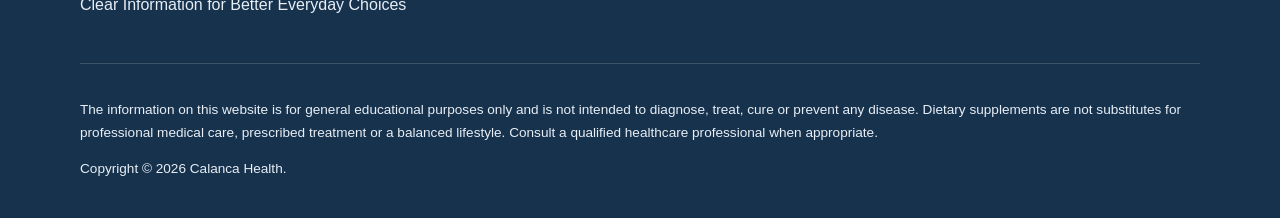
==== commit 45079707: "add insuleaf page" ====
--- a/index.html
+++ b/index.html
@@ -106,9 +106,8 @@
               product page for current ingredients, directions, price, shipping and refund terms.
             </p>
             <a class="button secondary affiliate-link"
-               href="https://0250e4pdlgjyte3ardykrvqqaf.hop.clickbank.net"
-               rel="nofollow sponsored">
-              View Official Product Information
+               href="insuleaf.html">
+              Learn About InsuLeaf
             </a>
           </article>
 
